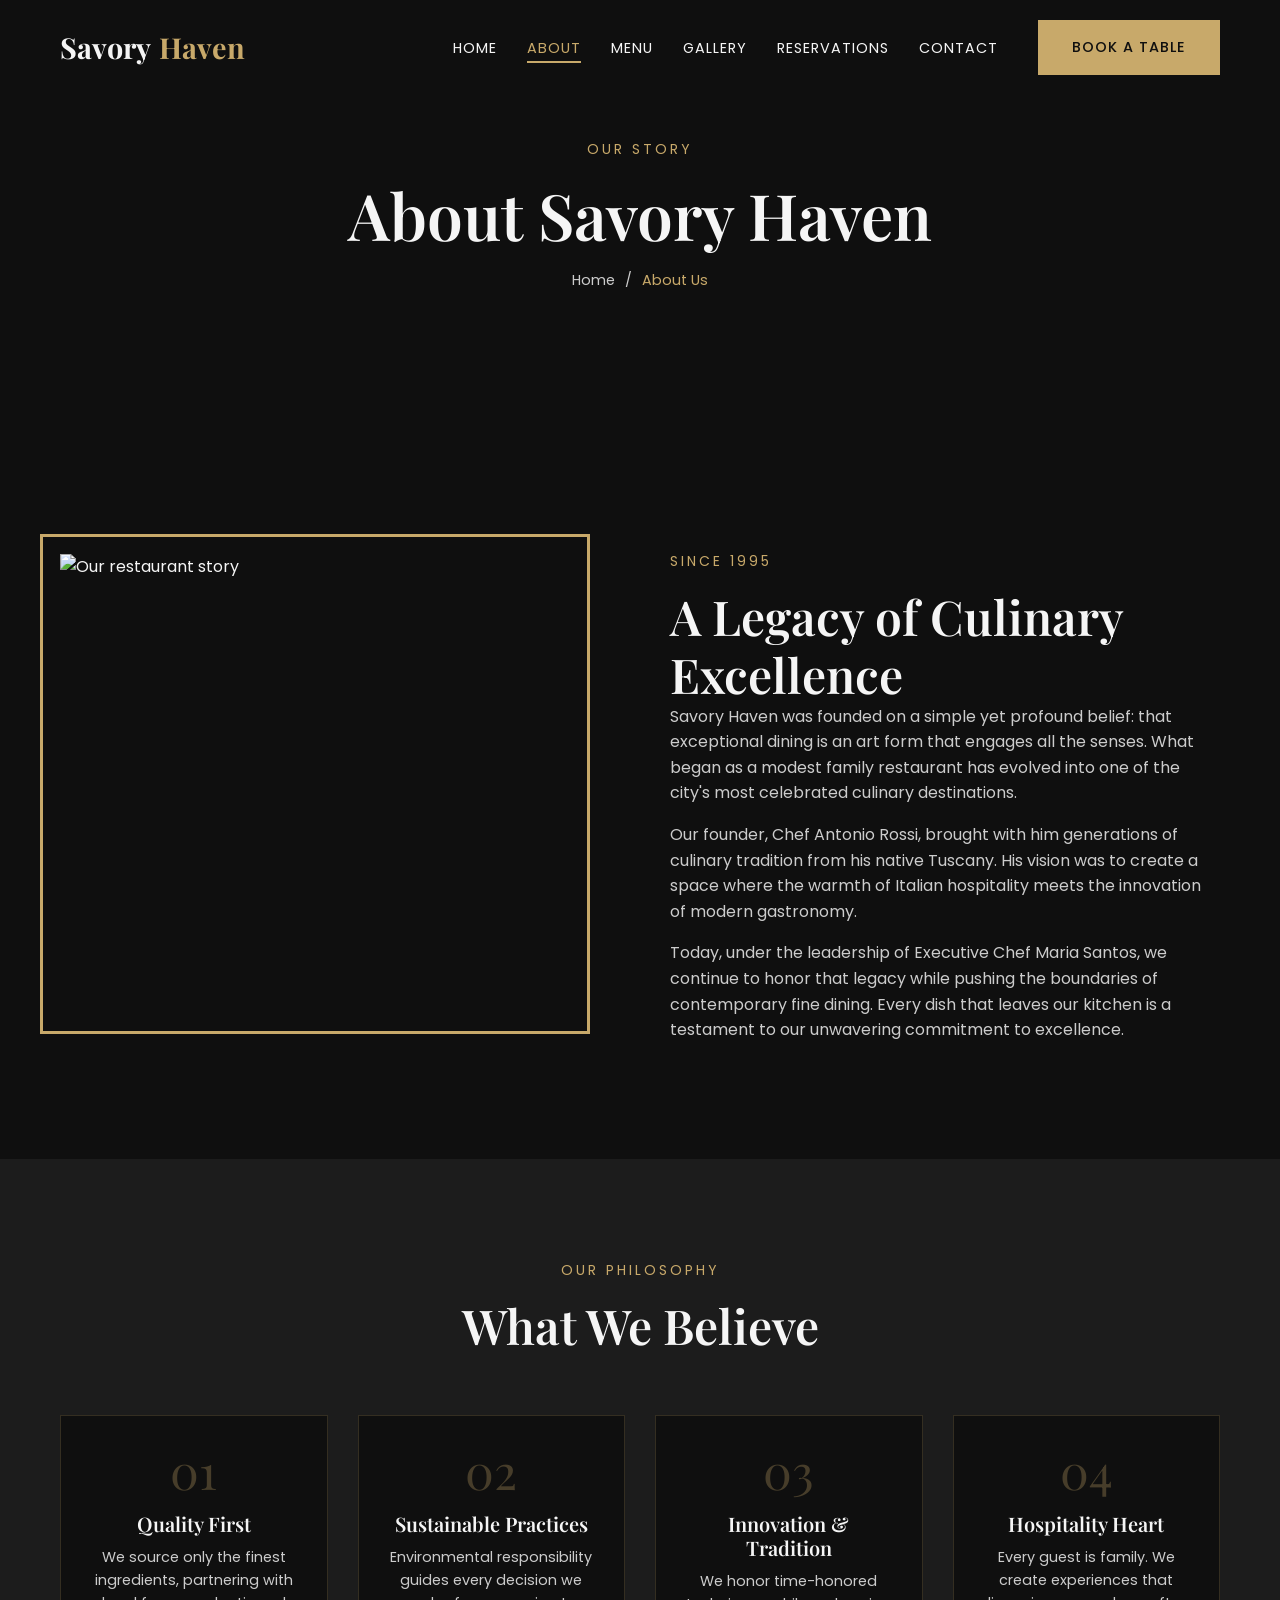
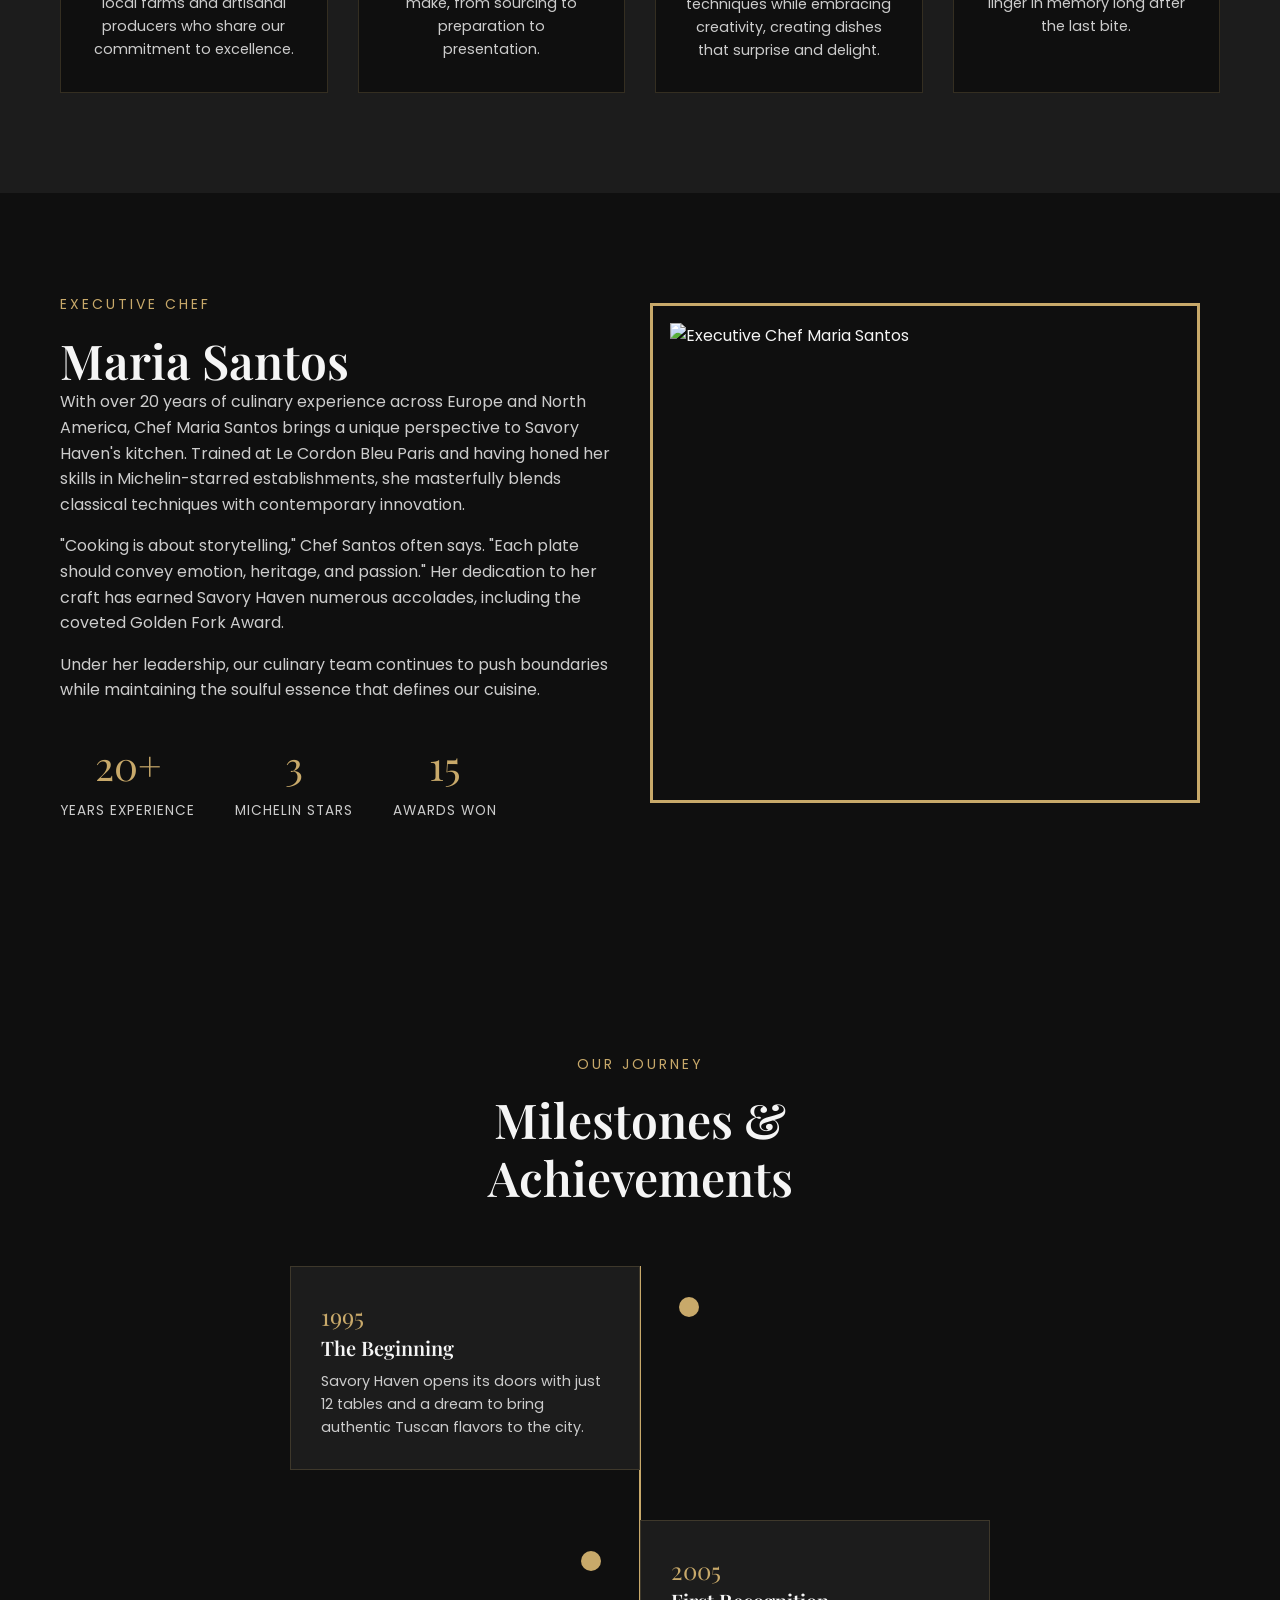
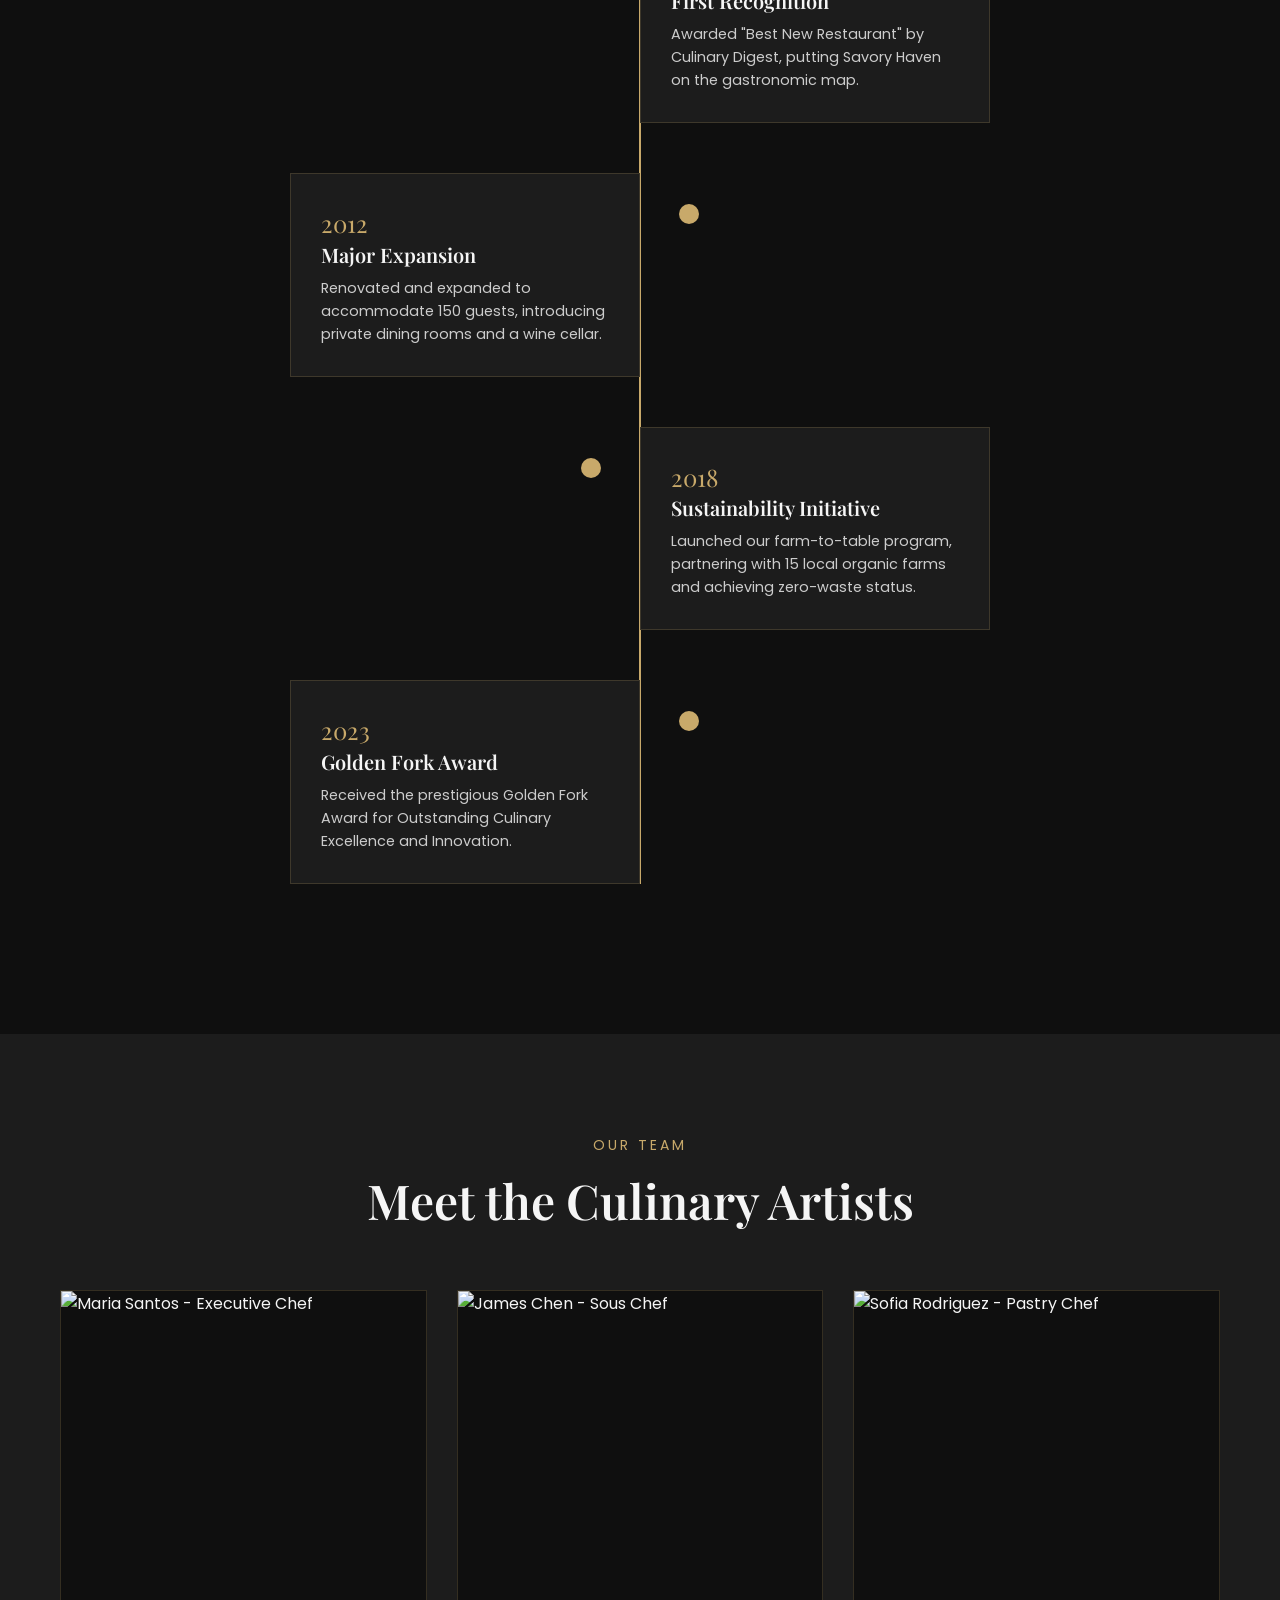
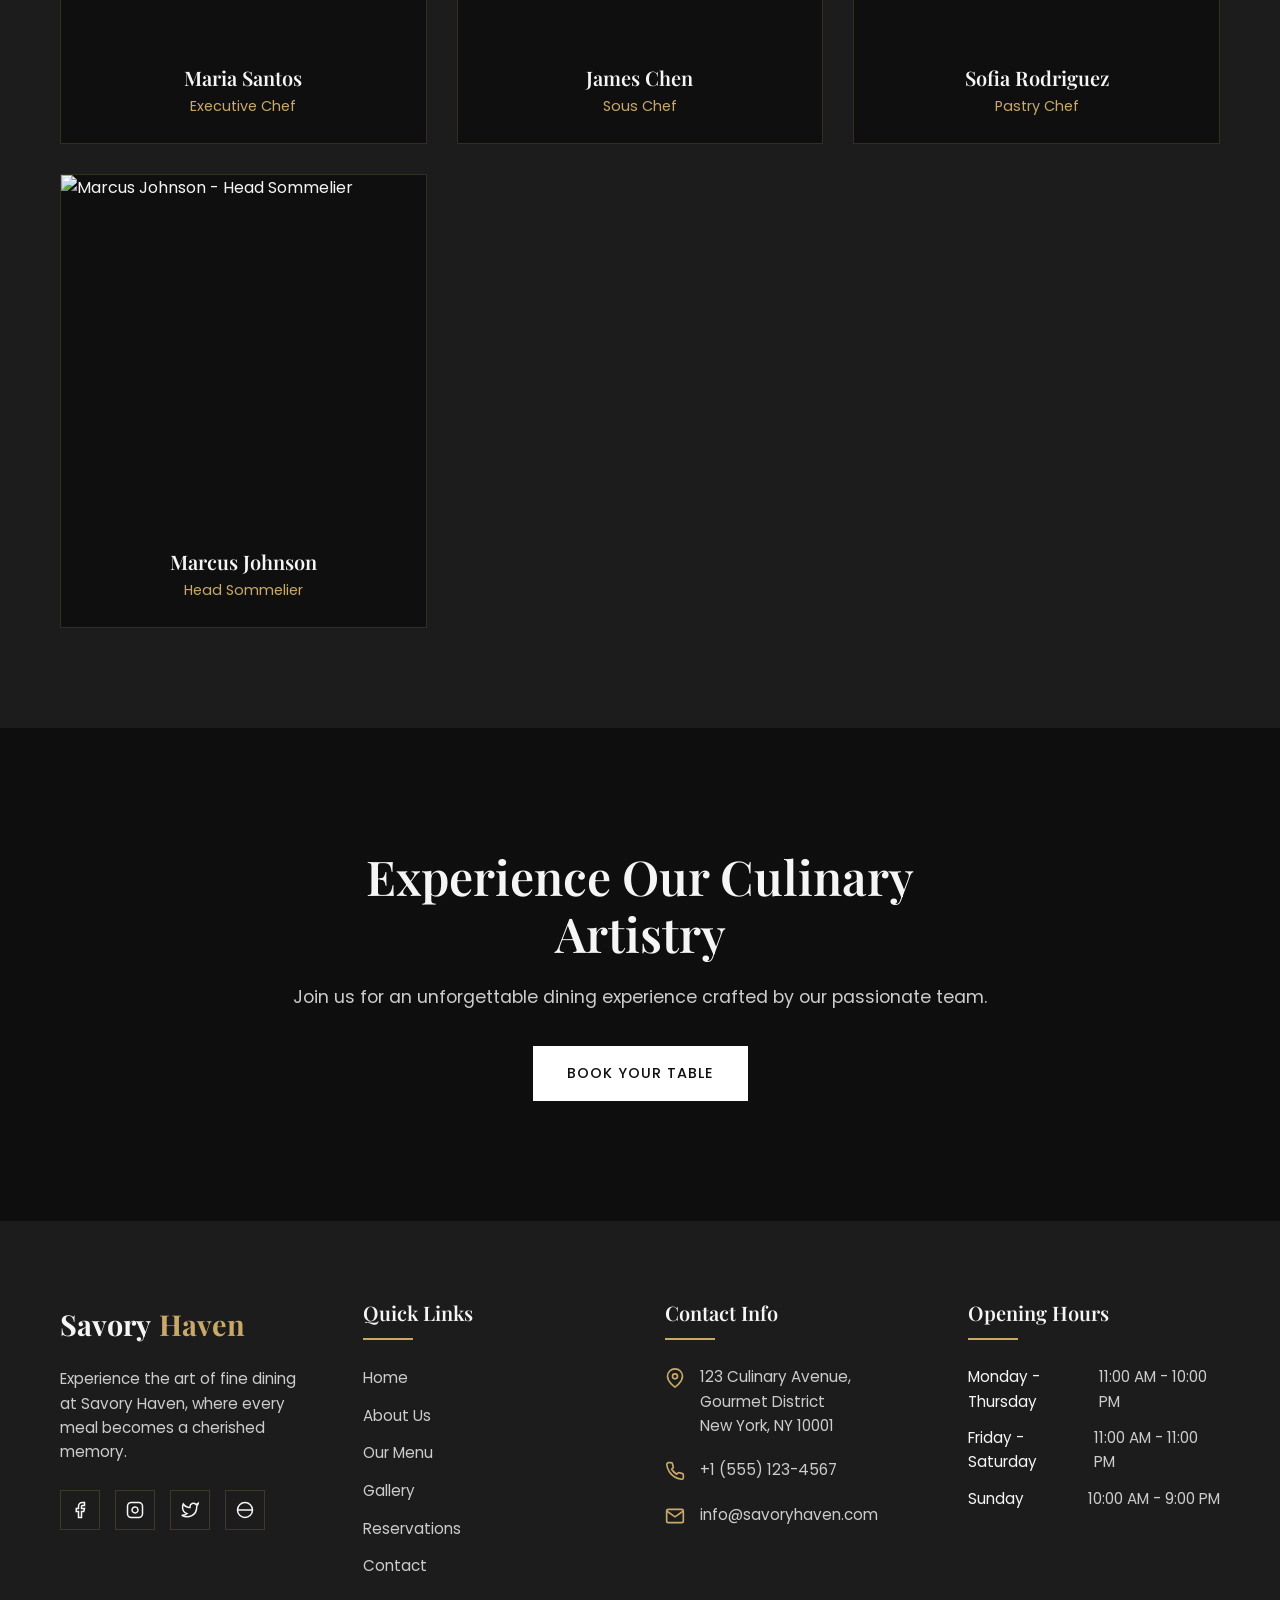
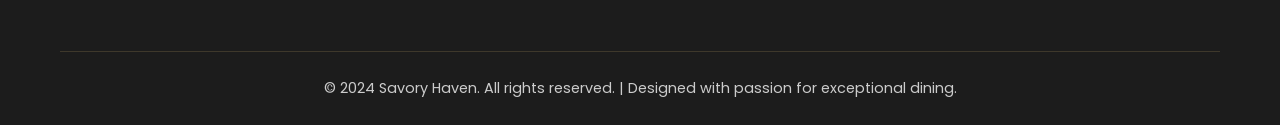
==== about.html @ d53e7193 "Add files via upload" ====
<!DOCTYPE html>
<html lang="en">
<head>
    <meta charset="UTF-8">
    <meta name="viewport" content="width=device-width, initial-scale=1.0">
    <meta name="description" content="Learn about Savory Haven's story, our passionate team, culinary philosophy, and journey to becoming a premier fine dining destination.">
    <meta name="keywords" content="about Savory Haven, restaurant story, chef team, culinary philosophy">
    <title>About Us | Savory Haven</title>
    
    <!-- Google Fonts -->
    <link rel="preconnect" href="https://fonts.googleapis.com">
    <link rel="preconnect" href="https://fonts.gstatic.com" crossorigin>
    <link href="https://fonts.googleapis.com/css2?family=Playfair+Display:wght@400;500;600;700&family=Poppins:wght@300;400;500;600&display=swap" rel="stylesheet">
    
    <!-- Styles -->
    <link rel="stylesheet" href="css/style.css">
</head>
<body>
    <!-- Header -->
    <header class="header">
        <div class="header-inner">
            <a href="index.html" class="logo">
                Savory <span>Haven</span>
            </a>
            
            <nav class="nav">
                <ul class="nav-list">
                    <li><a href="index.html" class="nav-link">Home</a></li>
                    <li><a href="about.html" class="nav-link active">About</a></li>
                    <li><a href="menu.html" class="nav-link">Menu</a></li>
                    <li><a href="gallery.html" class="nav-link">Gallery</a></li>
                    <li><a href="reservations.html" class="nav-link">Reservations</a></li>
                    <li><a href="contact.html" class="nav-link">Contact</a></li>
                </ul>
                <a href="reservations.html" class="btn btn-primary">Book a Table</a>
            </nav>
            
            <div class="menu-toggle">
                <span></span>
                <span></span>
                <span></span>
            </div>
        </div>
    </header>

    <main>
        <!-- Page Header -->
        <section class="page-header">
            <div class="page-header-content">
                <span class="section-subtitle">Our Story</span>
                <h1>About Savory Haven</h1>
                <div class="breadcrumbs">
                    <a href="index.html">Home</a>
                    <span>/</span>
                    <span class="current">About Us</span>
                </div>
            </div>
        </section>

        <!-- Story Section -->
        <section class="story-section">
            <div class="container">
                <div class="story-content">
                    <div class="story-image reveal-left">
                        <img src="https://images.unsplash.com/photo-1556910103-1c02745aae4d?w=800&q=80" alt="Our restaurant story">
                    </div>
                    <div class="reveal-right">
                        <span class="section-subtitle">Since 1995</span>
                        <h2>A Legacy of Culinary Excellence</h2>
                        <p>Savory Haven was founded on a simple yet profound belief: that exceptional dining is an art form that engages all the senses. What began as a modest family restaurant has evolved into one of the city's most celebrated culinary destinations.</p>
                        <p>Our founder, Chef Antonio Rossi, brought with him generations of culinary tradition from his native Tuscany. His vision was to create a space where the warmth of Italian hospitality meets the innovation of modern gastronomy.</p>
                        <p>Today, under the leadership of Executive Chef Maria Santos, we continue to honor that legacy while pushing the boundaries of contemporary fine dining. Every dish that leaves our kitchen is a testament to our unwavering commitment to excellence.</p>
                    </div>
                </div>
            </div>
        </section>

        <!-- Philosophy Section -->
        <section class="philosophy-section">
            <div class="container">
                <div class="section-header reveal">
                    <span class="section-subtitle">Our Philosophy</span>
                    <h2>What We Believe</h2>
                </div>
                
                <div class="philosophy-grid">
                    <div class="philosophy-item reveal">
                        <span class="philosophy-number">01</span>
                        <h4 class="philosophy-title">Quality First</h4>
                        <p class="philosophy-text">We source only the finest ingredients, partnering with local farms and artisanal producers who share our commitment to excellence.</p>
                    </div>
                    
                    <div class="philosophy-item reveal">
                        <span class="philosophy-number">02</span>
                        <h4 class="philosophy-title">Sustainable Practices</h4>
                        <p class="philosophy-text">Environmental responsibility guides every decision we make, from sourcing to preparation to presentation.</p>
                    </div>
                    
                    <div class="philosophy-item reveal">
                        <span class="philosophy-number">03</span>
                        <h4 class="philosophy-title">Innovation & Tradition</h4>
                        <p class="philosophy-text">We honor time-honored techniques while embracing creativity, creating dishes that surprise and delight.</p>
                    </div>
                    
                    <div class="philosophy-item reveal">
                        <span class="philosophy-number">04</span>
                        <h4 class="philosophy-title">Hospitality Heart</h4>
                        <p class="philosophy-text">Every guest is family. We create experiences that linger in memory long after the last bite.</p>
                    </div>
                </div>
            </div>
        </section>

        <!-- Chef Introduction Section -->
        <section class="story-section">
            <div class="container">
                <div class="story-content">
                    <div class="reveal-left">
                        <span class="section-subtitle">Executive Chef</span>
                        <h2>Maria Santos</h2>
                        <p>With over 20 years of culinary experience across Europe and North America, Chef Maria Santos brings a unique perspective to Savory Haven's kitchen. Trained at Le Cordon Bleu Paris and having honed her skills in Michelin-starred establishments, she masterfully blends classical techniques with contemporary innovation.</p>
                        <p>"Cooking is about storytelling," Chef Santos often says. "Each plate should convey emotion, heritage, and passion." Her dedication to her craft has earned Savory Haven numerous accolades, including the coveted Golden Fork Award.</p>
                        <p>Under her leadership, our culinary team continues to push boundaries while maintaining the soulful essence that defines our cuisine.</p>
                        
                        <div class="about-stats" style="margin-top: 30px;">
                            <div class="stat-item">
                                <span class="stat-number">20+</span>
                                <span class="stat-label">Years Experience</span>
                            </div>
                            <div class="stat-item">
                                <span class="stat-number">3</span>
                                <span class="stat-label">Michelin Stars</span>
                            </div>
                            <div class="stat-item">
                                <span class="stat-number">15</span>
                                <span class="stat-label">Awards Won</span>
                            </div>
                        </div>
                    </div>
                    <div class="story-image reveal-right">
                        <img src="https://images.unsplash.com/photo-1577219491135-ce391730fb2c?w=800&q=80" alt="Executive Chef Maria Santos">
                    </div>
                </div>
            </div>
        </section>

        <!-- Timeline Section -->
        <section class="timeline-section">
            <div class="container">
                <div class="section-header reveal">
                    <span class="section-subtitle">Our Journey</span>
                    <h2>Milestones & Achievements</h2>
                </div>
                
                <div class="timeline">
                    <div class="timeline-item reveal">
                        <div class="timeline-content">
                            <span class="timeline-year">1995</span>
                            <h4 class="timeline-title">The Beginning</h4>
                            <p class="timeline-text">Savory Haven opens its doors with just 12 tables and a dream to bring authentic Tuscan flavors to the city.</p>
                        </div>
                    </div>
                    
                    <div class="timeline-item reveal">
                        <div class="timeline-content">
                            <span class="timeline-year">2005</span>
                            <h4 class="timeline-title">First Recognition</h4>
                            <p class="timeline-text">Awarded "Best New Restaurant" by Culinary Digest, putting Savory Haven on the gastronomic map.</p>
                        </div>
                    </div>
                    
                    <div class="timeline-item reveal">
                        <div class="timeline-content">
                            <span class="timeline-year">2012</span>
                            <h4 class="timeline-title">Major Expansion</h4>
                            <p class="timeline-text">Renovated and expanded to accommodate 150 guests, introducing private dining rooms and a wine cellar.</p>
                        </div>
                    </div>
                    
                    <div class="timeline-item reveal">
                        <div class="timeline-content">
                            <span class="timeline-year">2018</span>
                            <h4 class="timeline-title">Sustainability Initiative</h4>
                            <p class="timeline-text">Launched our farm-to-table program, partnering with 15 local organic farms and achieving zero-waste status.</p>
                        </div>
                    </div>
                    
                    <div class="timeline-item reveal">
                        <div class="timeline-content">
                            <span class="timeline-year">2023</span>
                            <h4 class="timeline-title">Golden Fork Award</h4>
                            <p class="timeline-text">Received the prestigious Golden Fork Award for Outstanding Culinary Excellence and Innovation.</p>
                        </div>
                    </div>
                </div>
            </div>
        </section>

        <!-- Team Section -->
        <section class="team-section">
            <div class="container">
                <div class="section-header reveal">
                    <span class="section-subtitle">Our Team</span>
                    <h2>Meet the Culinary Artists</h2>
                </div>
                
                <div class="team-grid">
                    <div class="team-card reveal">
                        <div class="team-image">
                            <img src="https://images.unsplash.com/photo-1577219491135-ce391730fb2c?w=600&q=80" alt="Maria Santos - Executive Chef">
                            <div class="team-overlay">
                                <div class="team-social">
                                    <a href="#" aria-label="Facebook">f</a>
                                    <a href="#" aria-label="Instagram">i</a>
                                    <a href="#" aria-label="LinkedIn">in</a>
                                </div>
                            </div>
                        </div>
                        <div class="team-info">
                            <h4 class="team-name">Maria Santos</h4>
                            <p class="team-role">Executive Chef</p>
                        </div>
                    </div>
                    
                    <div class="team-card reveal">
                        <div class="team-image">
                            <img src="https://images.unsplash.com/photo-1583394293214-28ez8ac94e4a?w=600&q=80" alt="James Chen - Sous Chef">
                            <div class="team-overlay">
                                <div class="team-social">
                                    <a href="#" aria-label="Facebook">f</a>
                                    <a href="#" aria-label="Instagram">i</a>
                                    <a href="#" aria-label="LinkedIn">in</a>
                                </div>
                            </div>
                        </div>
                        <div class="team-info">
                            <h4 class="team-name">James Chen</h4>
                            <p class="team-role">Sous Chef</p>
                        </div>
                    </div>
                    
                    <div class="team-card reveal">
                        <div class="team-image">
                            <img src="https://images.unsplash.com/photo-1595273670150-bd0c3c392e46?w=600&q=80" alt="Sofia Rodriguez - Pastry Chef">
                            <div class="team-overlay">
                                <div class="team-social">
                                    <a href="#" aria-label="Facebook">f</a>
                                    <a href="#" aria-label="Instagram">i</a>
                                    <a href="#" aria-label="LinkedIn">in</a>
                                </div>
                            </div>
                        </div>
                        <div class="team-info">
                            <h4 class="team-name">Sofia Rodriguez</h4>
                            <p class="team-role">Pastry Chef</p>
                        </div>
                    </div>
                    
                    <div class="team-card reveal">
                        <div class="team-image">
                            <img src="https://images.unsplash.com/photo-1566554273541-37a9ca77b91f?w=600&q=80" alt="Marcus Johnson - Head Sommelier">
                            <div class="team-overlay">
                                <div class="team-social">
                                    <a href="#" aria-label="Facebook">f</a>
                                    <a href="#" aria-label="Instagram">i</a>
                                    <a href="#" aria-label="LinkedIn">in</a>
                                </div>
                            </div>
                        </div>
                        <div class="team-info">
                            <h4 class="team-name">Marcus Johnson</h4>
                            <p class="team-role">Head Sommelier</p>
                        </div>
                    </div>
                </div>
            </div>
        </section>

        <!-- CTA Section -->
        <section class="cta-section">
            <div class="container">
                <div class="cta-content reveal">
                    <h2>Experience Our Culinary Artistry</h2>
                    <p>Join us for an unforgettable dining experience crafted by our passionate team.</p>
                    <a href="reservations.html" class="btn btn-white">Book Your Table</a>
                </div>
            </div>
        </section>
    </main>

    <!-- Footer -->
    <footer class="footer">
        <div class="container">
            <div class="footer-grid">
                <div class="footer-brand">
                    <a href="index.html" class="logo">
                        Savory <span>Haven</span>
                    </a>
                    <p>Experience the art of fine dining at Savory Haven, where every meal becomes a cherished memory.</p>
                    <div class="footer-social">
                        <a href="#" aria-label="Facebook">
                            <svg width="18" height="18" viewBox="0 0 24 24" fill="none" stroke="currentColor" stroke-width="2">
                                <path d="M18 2h-3a5 5 0 0 0-5 5v3H7v4h3v8h4v-8h3l1-4h-4V7a1 1 0 0 1 1-1h3z"/>
                            </svg>
                        </a>
                        <a href="#" aria-label="Instagram">
                            <svg width="18" height="18" viewBox="0 0 24 24" fill="none" stroke="currentColor" stroke-width="2">
                                <rect x="2" y="2" width="20" height="20" rx="5"/>
                                <path d="M16 11.37A4 4 0 1 1 12.63 8 4 4 0 0 1 16 11.37z"/>
                                <line x1="17.5" y1="6.5" x2="17.51" y2="6.5"/>
                            </svg>
                        </a>
                        <a href="#" aria-label="Twitter">
                            <svg width="18" height="18" viewBox="0 0 24 24" fill="none" stroke="currentColor" stroke-width="2">
                                <path d="M23 3a10.9 10.9 0 0 1-3.14 1.53 4.48 4.48 0 0 0-7.86 3v1A10.66 10.66 0 0 1 3 4s-4 9 5 13a11.64 11.64 0 0 1-7 2c9 5 20 0 20-11.5a4.5 4.5 0 0 0-.08-.83A7.72 7.72 0 0 0 23 3z"/>
                            </svg>
                        </a>
                        <a href="#" aria-label="TripAdvisor">
                            <svg width="18" height="18" viewBox="0 0 24 24" fill="none" stroke="currentColor" stroke-width="2">
                                <circle cx="12" cy="12" r="10"/>
                                <path d="M2 12h20"/>
                            </svg>
                        </a>
                    </div>
                </div>
                
                <div class="footer-links-wrapper">
                    <h4 class="footer-title">Quick Links</h4>
                    <ul class="footer-links">
                        <li><a href="index.html">Home</a></li>
                        <li><a href="about.html">About Us</a></li>
                        <li><a href="menu.html">Our Menu</a></li>
                        <li><a href="gallery.html">Gallery</a></li>
                        <li><a href="reservations.html">Reservations</a></li>
                        <li><a href="contact.html">Contact</a></li>
                    </ul>
                </div>
                
                <div class="footer-contact-wrapper">
                    <h4 class="footer-title">Contact Info</h4>
                    <ul class="footer-contact">
                        <li>
                            <svg viewBox="0 0 24 24" fill="none" stroke-width="2">
                                <path d="M21 10c0 7-9 13-9 13s-9-6-9-13a9 9 0 0 1 18 0z"/>
                                <circle cx="12" cy="10" r="3"/>
                            </svg>
                            <span>123 Culinary Avenue, Gourmet District<br>New York, NY 10001</span>
                        </li>
                        <li>
                            <svg viewBox="0 0 24 24" fill="none" stroke-width="2">
                                <path d="M22 16.92v3a2 2 0 0 1-2.18 2 19.79 19.79 0 0 1-8.63-3.07 19.5 19.5 0 0 1-6-6 19.79 19.79 0 0 1-3.07-8.67A2 2 0 0 1 4.11 2h3a2 2 0 0 1 2 1.72 12.84 12.84 0 0 0 .7 2.81 2 2 0 0 1-.45 2.11L8.09 9.91a16 16 0 0 0 6 6l1.27-1.27a2 2 0 0 1 2.11-.45 12.84 12.84 0 0 0 2.81.7A2 2 0 0 1 22 16.92z"/>
                            </svg>
                            <span>+1 (555) 123-4567</span>
                        </li>
                        <li>
                            <svg viewBox="0 0 24 24" fill="none" stroke-width="2">
                                <path d="M4 4h16c1.1 0 2 .9 2 2v12c0 1.1-.9 2-2 2H4c-1.1 0-2-.9-2-2V6c0-1.1.9-2 2-2z"/>
                                <polyline points="22,6 12,13 2,6"/>
                            </svg>
                            <span>info@savoryhaven.com</span>
                        </li>
                    </ul>
                </div>
                
                <div class="footer-hours-wrapper">
                    <h4 class="footer-title">Opening Hours</h4>
                    <ul class="footer-hours">
                        <li>
                            <span>Monday - Thursday</span>
                            <span>11:00 AM - 10:00 PM</span>
                        </li>
                        <li>
                            <span>Friday - Saturday</span>
                            <span>11:00 AM - 11:00 PM</span>
                        </li>
                        <li>
                            <span>Sunday</span>
                            <span>10:00 AM - 9:00 PM</span>
                        </li>
                    </ul>
                </div>
            </div>
            
            <div class="footer-bottom">
                <p>&copy; 2024 Savory Haven. All rights reserved. | Designed with passion for exceptional dining.</p>
            </div>
        </div>
    </footer>

    <!-- Scripts -->
    <script src="js/script.js"></script>
</body>
</html>
---- css/style.css ----
/* ==========================================
   SAVORY HAVEN RESTAURANT WEBSITE
   Modern Dark Luxury Theme
   Pure CSS - No Frameworks
   ========================================== */

/* ==========================================
   1. CSS VARIABLES & RESET
   ========================================== */
:root {
    /* Color Palette */
    --primary: #0f0f0f;
    --secondary: #1c1c1c;
    --accent: #c8a96a;
    --accent-hover: #d4b87a;
    --text-light: #f5f5f5;
    --text-muted: #cccccc;
    --text-dark: #333333;
    --white: #ffffff;
    --black: #000000;
    --border-color: rgba(200, 169, 106, 0.2);
    
    /* Typography */
    --font-heading: 'Playfair Display', serif;
    --font-body: 'Poppins', sans-serif;
    
    /* Spacing */
    --section-padding: 100px;
    --container-max-width: 1200px;
    
    /* Transitions */
    --transition-fast: 0.3s ease;
    --transition-medium: 0.5s ease;
    --transition-slow: 0.8s ease;
    
    /* Shadows */
    --shadow-sm: 0 2px 10px rgba(0, 0, 0, 0.1);
    --shadow-md: 0 4px 20px rgba(0, 0, 0, 0.2);
    --shadow-lg: 0 10px 40px rgba(0, 0, 0, 0.3);
    --shadow-glow: 0 0 30px rgba(200, 169, 106, 0.3);
}

/* Reset */
*, *::before, *::after {
    margin: 0;
    padding: 0;
    box-sizing: border-box;
}

html {
    scroll-behavior: smooth;
    font-size: 16px;
}

body {
    font-family: var(--font-body);
    background-color: var(--primary);
    color: var(--text-light);
    line-height: 1.6;
    overflow-x: hidden;
}

img {
    max-width: 100%;
    height: auto;
    display: block;
}

a {
    text-decoration: none;
    color: inherit;
    transition: var(--transition-fast);
}

ul {
    list-style: none;
}

button {
    cursor: pointer;
    border: none;
    background: none;
    font-family: inherit;
}

/* ==========================================
   2. TYPOGRAPHY
   ========================================== */
h1, h2, h3, h4, h5, h6 {
    font-family: var(--font-heading);
    font-weight: 600;
    line-height: 1.2;
    color: var(--text-light);
}

h1 {
    font-size: clamp(2.5rem, 5vw, 4rem);
}

h2 {
    font-size: clamp(2rem, 4vw, 3rem);
}

h3 {
    font-size: clamp(1.5rem, 3vw, 2rem);
}

h4 {
    font-size: clamp(1.2rem, 2vw, 1.5rem);
}

p {
    color: var(--text-muted);
    margin-bottom: 1rem;
}

.section-subtitle {
    color: var(--accent);
    font-size: 0.875rem;
    text-transform: uppercase;
    letter-spacing: 3px;
    margin-bottom: 1rem;
    display: block;
}

/* ==========================================
   3. LAYOUT & CONTAINERS
   ========================================== */
.container {
    max-width: var(--container-max-width);
    margin: 0 auto;
    padding: 0 20px;
}

section {
    padding: var(--section-padding) 0;
}

/* ==========================================
   4. BUTTONS
   ========================================== */
.btn {
    display: inline-flex;
    align-items: center;
    justify-content: center;
    padding: 14px 32px;
    font-size: 0.9rem;
    font-weight: 500;
    text-transform: uppercase;
    letter-spacing: 1px;
    border-radius: 0;
    transition: var(--transition-fast);
    cursor: pointer;
    position: relative;
    overflow: hidden;
}

.btn-primary {
    background-color: var(--accent);
    color: var(--primary);
    border: 2px solid var(--accent);
}

.btn-primary:hover {
    background-color: var(--accent-hover);
    border-color: var(--accent-hover);
    box-shadow: var(--shadow-glow);
    transform: translateY(-2px);
}

.btn-secondary {
    background-color: transparent;
    color: var(--text-light);
    border: 2px solid var(--accent);
}

.btn-secondary:hover {
    background-color: var(--accent);
    color: var(--primary);
    box-shadow: var(--shadow-glow);
}

.btn-white {
    background-color: var(--white);
    color: var(--primary);
    border: 2px solid var(--white);
}

.btn-white:hover {
    background-color: transparent;
    color: var(--white);
}

/* ==========================================
   5. HEADER & NAVIGATION
   ========================================== */
.header {
    position: fixed;
    top: 0;
    left: 0;
    width: 100%;
    z-index: 1000;
    transition: var(--transition-medium);
    padding: 20px 0;
}

.header.scrolled {
    background-color: rgba(15, 15, 15, 0.95);
    backdrop-filter: blur(10px);
    box-shadow: var(--shadow-md);
    padding: 15px 0;
}

.header-inner {
    display: flex;
    align-items: center;
    justify-content: space-between;
    max-width: var(--container-max-width);
    margin: 0 auto;
    padding: 0 20px;
}

.logo {
    font-family: var(--font-heading);
    font-size: 1.8rem;
    font-weight: 700;
    color: var(--text-light);
    display: flex;
    align-items: center;
    gap: 8px;
}

.logo span {
    color: var(--accent);
}

.nav {
    display: flex;
    align-items: center;
    gap: 40px;
}

.nav-list {
    display: flex;
    align-items: center;
    gap: 30px;
}

.nav-link {
    color: var(--text-light);
    font-size: 0.9rem;
    font-weight: 400;
    text-transform: uppercase;
    letter-spacing: 1px;
    position: relative;
    padding: 5px 0;
}

.nav-link::after {
    content: '';
    position: absolute;
    bottom: 0;
    left: 0;
    width: 0;
    height: 2px;
    background-color: var(--accent);
    transition: var(--transition-fast);
}

.nav-link:hover,
.nav-link.active {
    color: var(--accent);
}

.nav-link:hover::after,
.nav-link.active::after {
    width: 100%;
}

/* Mobile Menu Toggle */
.menu-toggle {
    display: none;
    flex-direction: column;
    gap: 6px;
    cursor: pointer;
    z-index: 1001;
}

.menu-toggle span {
    display: block;
    width: 30px;
    height: 2px;
    background-color: var(--text-light);
    transition: var(--transition-fast);
}

.menu-toggle.active span:nth-child(1) {
    transform: rotate(45deg) translate(6px, 6px);
}

.menu-toggle.active span:nth-child(2) {
    opacity: 0;
}

.menu-toggle.active span:nth-child(3) {
    transform: rotate(-45deg) translate(6px, -6px);
}

/* ==========================================
   6. HERO SECTION
   ========================================== */
.hero {
    min-height: 100vh;
    display: flex;
    align-items: center;
    justify-content: center;
    position: relative;
    overflow: hidden;
    padding-top: 80px;
}

.hero-bg {
    position: absolute;
    top: 0;
    left: 0;
    width: 100%;
    height: 100%;
    z-index: -2;
}

.hero-bg img {
    width: 100%;
    height: 100%;
    object-fit: cover;
}

.hero-overlay {
    position: absolute;
    top: 0;
    left: 0;
    width: 100%;
    height: 100%;
    background: linear-gradient(
        to bottom,
        rgba(15, 15, 15, 0.7),
        rgba(15, 15, 15, 0.9)
    );
    z-index: -1;
}

.hero-content {
    text-align: center;
    max-width: 800px;
    padding: 0 20px;
    z-index: 1;
}

.hero-subtitle {
    color: var(--accent);
    font-size: 1rem;
    text-transform: uppercase;
    letter-spacing: 4px;
    margin-bottom: 1.5rem;
    display: block;
}

.hero-title {
    font-size: clamp(2.5rem, 6vw, 5rem);
    margin-bottom: 1.5rem;
    line-height: 1.1;
}

.hero-title span {
    color: var(--accent);
}

.hero-description {
    font-size: 1.1rem;
    margin-bottom: 2.5rem;
    max-width: 600px;
    margin-left: auto;
    margin-right: auto;
}

.hero-buttons {
    display: flex;
    gap: 20px;
    justify-content: center;
    flex-wrap: wrap;
}

/* Hero Scroll Indicator */
.scroll-indicator {
    position: absolute;
    bottom: 40px;
    left: 50%;
    transform: translateX(-50%);
    display: flex;
    flex-direction: column;
    align-items: center;
    gap: 10px;
    animation: bounce 2s infinite;
}

.scroll-indicator span {
    font-size: 0.75rem;
    text-transform: uppercase;
    letter-spacing: 2px;
    color: var(--text-muted);
}

.scroll-indicator i {
    width: 24px;
    height: 40px;
    border: 2px solid var(--accent);
    border-radius: 12px;
    position: relative;
}

.scroll-indicator i::before {
    content: '';
    position: absolute;
    top: 8px;
    left: 50%;
    transform: translateX(-50%);
    width: 4px;
    height: 8px;
    background-color: var(--accent);
    border-radius: 2px;
    animation: scrollDown 2s infinite;
}

@keyframes bounce {
    0%, 20%, 50%, 80%, 100% { transform: translateX(-50%) translateY(0); }
    40% { transform: translateX(-50%) translateY(-10px); }
    60% { transform: translateX(-50%) translateY(-5px); }
}

@keyframes scrollDown {
    0% { opacity: 1; top: 8px; }
    100% { opacity: 0; top: 20px; }
}

/* ==========================================
   7. FEATURES/SPECIALTIES SECTION
   ========================================== */
.features {
    background-color: var(--secondary);
}

.features-grid {
    display: grid;
    grid-template-columns: repeat(auto-fit, minmax(300px, 1fr));
    gap: 40px;
}

.feature-card {
    text-align: center;
    padding: 40px 30px;
    background-color: var(--primary);
    border: 1px solid var(--border-color);
    transition: var(--transition-medium);
}

.feature-card:hover {
    transform: translateY(-10px);
    border-color: var(--accent);
    box-shadow: var(--shadow-lg);
}

.feature-icon {
    width: 80px;
    height: 80px;
    margin: 0 auto 25px;
    display: flex;
    align-items: center;
    justify-content: center;
    border: 2px solid var(--accent);
    border-radius: 50%;
    transition: var(--transition-fast);
}

.feature-card:hover .feature-icon {
    background-color: var(--accent);
}

.feature-icon svg {
    width: 35px;
    height: 35px;
    stroke: var(--accent);
    transition: var(--transition-fast);
}

.feature-card:hover .feature-icon svg {
    stroke: var(--primary);
}

.feature-title {
    font-size: 1.5rem;
    margin-bottom: 15px;
}

.feature-description {
    font-size: 0.95rem;
    color: var(--text-muted);
}

/* ==========================================
   8. ABOUT PREVIEW SECTION
   ========================================== */
.about-preview {
    background-color: var(--primary);
}

.about-grid {
    display: grid;
    grid-template-columns: 1fr 1fr;
    gap: 60px;
    align-items: center;
}

.about-images {
    position: relative;
    display: grid;
    grid-template-columns: 1fr 1fr;
    gap: 20px;
}

.about-img-main {
    grid-column: 1 / -1;
    overflow: hidden;
}

.about-img-main img {
    width: 100%;
    height: 400px;
    object-fit: cover;
    transition: var(--transition-slow);
}

.about-img-main:hover img {
    transform: scale(1.05);
}

.about-img-secondary {
    overflow: hidden;
}

.about-img-secondary img {
    width: 100%;
    height: 200px;
    object-fit: cover;
    transition: var(--transition-slow);
}

.about-img-secondary:hover img {
    transform: scale(1.05);
}

.about-content h2 {
    margin-bottom: 20px;
}

.about-content p {
    margin-bottom: 20px;
    font-size: 1rem;
}

.about-stats {
    display: flex;
    gap: 40px;
    margin: 30px 0;
}

.stat-item {
    text-align: center;
}

.stat-number {
    font-family: var(--font-heading);
    font-size: 2.5rem;
    color: var(--accent);
    display: block;
}

.stat-label {
    font-size: 0.85rem;
    color: var(--text-muted);
    text-transform: uppercase;
    letter-spacing: 1px;
}

/* ==========================================
   9. MENU SECTION (HOME PAGE PREVIEW)
   ========================================== */
.menu-section {
    background-color: var(--secondary);
}

.section-header {
    text-align: center;
    max-width: 600px;
    margin: 0 auto 60px;
}

.menu-grid {
    display: grid;
    grid-template-columns: repeat(auto-fit, minmax(280px, 1fr));
    gap: 30px;
}

.menu-card {
    background-color: var(--primary);
    overflow: hidden;
    border: 1px solid var(--border-color);
    transition: var(--transition-medium);
}

.menu-card:hover {
    border-color: var(--accent);
    box-shadow: var(--shadow-lg);
}

.menu-card-image {
    position: relative;
    overflow: hidden;
    height: 250px;
}

.menu-card-image img {
    width: 100%;
    height: 100%;
    object-fit: cover;
    transition: var(--transition-slow);
}

.menu-card:hover .menu-card-image img {
    transform: scale(1.1);
}

.menu-card-badge {
    position: absolute;
    top: 15px;
    left: 15px;
    background-color: var(--accent);
    color: var(--primary);
    padding: 5px 15px;
    font-size: 0.75rem;
    font-weight: 600;
    text-transform: uppercase;
    letter-spacing: 1px;
}

.menu-card-content {
    padding: 25px;
}

.menu-card-header {
    display: flex;
    justify-content: space-between;
    align-items: center;
    margin-bottom: 10px;
    padding-bottom: 15px;
    border-bottom: 1px dashed var(--border-color);
}

.menu-card-title {
    font-size: 1.25rem;
    margin: 0;
}

.menu-card-price {
    font-family: var(--font-heading);
    font-size: 1.25rem;
    color: var(--accent);
    font-weight: 600;
}

.menu-card-description {
    font-size: 0.9rem;
    color: var(--text-muted);
    margin: 0;
}

.menu-btn-container {
    text-align: center;
    margin-top: 50px;
}

/* ==========================================
   10. TESTIMONIALS SECTION
   ========================================== */
.testimonials {
    background-color: var(--primary);
    position: relative;
}

.testimonials::before {
    content: '';
    position: absolute;
    top: 0;
    left: 0;
    width: 100%;
    height: 100%;
    background-image: url('data:image/svg+xml,<svg xmlns="http://www.w3.org/2000/svg" viewBox="0 0 100 100"><text y=".9em" font-size="80" fill="rgba(200,169,106,0.03)">"</text></svg>');
    background-size: 200px;
    pointer-events: none;
}

.testimonials-slider {
    max-width: 800px;
    margin: 0 auto;
    position: relative;
}

.testimonial-item {
    text-align: center;
    padding: 20px;
    display: none;
}

.testimonial-item.active {
    display: block;
    animation: fadeIn 0.5s ease;
}

@keyframes fadeIn {
    from { opacity: 0; transform: translateY(20px); }
    to { opacity: 1; transform: translateY(0); }
}

.testimonial-quote {
    font-family: var(--font-heading);
    font-size: clamp(1.2rem, 3vw, 1.5rem);
    font-style: italic;
    line-height: 1.6;
    margin-bottom: 30px;
    color: var(--text-light);
}

.testimonial-author {
    display: flex;
    align-items: center;
    justify-content: center;
    gap: 15px;
}

.testimonial-author-img {
    width: 60px;
    height: 60px;
    border-radius: 50%;
    object-fit: cover;
    border: 3px solid var(--accent);
}

.testimonial-author-info {
    text-align: left;
}

.testimonial-author-name {
    font-family: var(--font-heading);
    font-size: 1.1rem;
    color: var(--text-light);
    margin: 0;
}

.testimonial-author-role {
    font-size: 0.85rem;
    color: var(--accent);
    margin: 0;
}

.testimonial-rating {
    color: var(--accent);
    font-size: 1.2rem;
    margin-bottom: 20px;
}

.testimonials-nav {
    display: flex;
    justify-content: center;
    gap: 15px;
    margin-top: 40px;
}

.testimonials-nav button {
    width: 50px;
    height: 50px;
    border: 2px solid var(--accent);
    border-radius: 50%;
    display: flex;
    align-items: center;
    justify-content: center;
    color: var(--accent);
    font-size: 1.2rem;
    transition: var(--transition-fast);
}

.testimonials-nav button:hover {
    background-color: var(--accent);
    color: var(--primary);
}

.testimonials-dots {
    display: flex;
    justify-content: center;
    gap: 10px;
    margin-top: 30px;
}

.dot {
    width: 12px;
    height: 12px;
    border-radius: 50%;
    border: 2px solid var(--accent);
    background-color: transparent;
    cursor: pointer;
    transition: var(--transition-fast);
}

.dot.active {
    background-color: var(--accent);
}

/* ==========================================
   11. CALL TO ACTION SECTION
   ========================================== */
.cta-section {
    background: linear-gradient(
        rgba(15, 15, 15, 0.9),
        rgba(15, 15, 15, 0.9)
    ), url('https://images.unsplash.com/photo-1559339352-11d035aa65de?w=1920') center/cover no-repeat fixed;
    text-align: center;
    padding: 120px 0;
}

.cta-content {
    max-width: 700px;
    margin: 0 auto;
}

.cta-content h2 {
    font-size: clamp(2rem, 4vw, 3rem);
    margin-bottom: 20px;
}

.cta-content p {
    font-size: 1.1rem;
    margin-bottom: 35px;
}

/* ==========================================
   12. FOOTER
   ========================================== */
.footer {
    background-color: var(--secondary);
    padding-top: 80px;
}

.footer-grid {
    display: grid;
    grid-template-columns: repeat(auto-fit, minmax(250px, 1fr));
    gap: 50px;
    margin-bottom: 60px;
}

.footer-brand .logo {
    margin-bottom: 20px;
}

.footer-brand p {
    font-size: 0.95rem;
    margin-bottom: 25px;
}

.footer-social {
    display: flex;
    gap: 15px;
}

.footer-social a {
    width: 40px;
    height: 40px;
    border: 1px solid var(--border-color);
    display: flex;
    align-items: center;
    justify-content: center;
    transition: var(--transition-fast);
}

.footer-social a:hover {
    background-color: var(--accent);
    border-color: var(--accent);
    color: var(--primary);
}

.footer-title {
    font-size: 1.25rem;
    margin-bottom: 25px;
    position: relative;
    padding-bottom: 15px;
}

.footer-title::after {
    content: '';
    position: absolute;
    bottom: 0;
    left: 0;
    width: 50px;
    height: 2px;
    background-color: var(--accent);
}

.footer-links li {
    margin-bottom: 12px;
}

.footer-links a {
    color: var(--text-muted);
    font-size: 0.95rem;
    transition: var(--transition-fast);
    display: inline-flex;
    align-items: center;
    gap: 8px;
}

.footer-links a:hover {
    color: var(--accent);
    padding-left: 5px;
}

.footer-contact li {
    display: flex;
    align-items: flex-start;
    gap: 15px;
    margin-bottom: 20px;
    color: var(--text-muted);
    font-size: 0.95rem;
}

.footer-contact svg {
    width: 20px;
    height: 20px;
    stroke: var(--accent);
    flex-shrink: 0;
    margin-top: 3px;
}

.footer-hours li {
    display: flex;
    justify-content: space-between;
    margin-bottom: 12px;
    font-size: 0.95rem;
    color: var(--text-muted);
}

.footer-hours span:first-child {
    color: var(--text-light);
}

.footer-bottom {
    border-top: 1px solid var(--border-color);
    padding: 25px 0;
    text-align: center;
}

.footer-bottom p {
    font-size: 0.9rem;
    margin: 0;
}

/* ==========================================
   13. ABOUT PAGE SPECIFIC STYLES
   ========================================== */
.page-header {
    min-height: 50vh;
    display: flex;
    align-items: center;
    justify-content: center;
    position: relative;
    background: linear-gradient(
        rgba(15, 15, 15, 0.8),
        rgba(15, 15, 15, 0.9)
    ), url('https://images.unsplash.com/photo-1414235077428-338989a2e8c0?w=1920') center/cover no-repeat;
    text-align: center;
    padding-top: 80px;
}

.page-header-content h1 {
    margin-bottom: 15px;
}

.breadcrumbs {
    display: flex;
    justify-content: center;
    align-items: center;
    gap: 10px;
    font-size: 0.9rem;
    color: var(--text-muted);
}

.breadcrumbs a:hover {
    color: var(--accent);
}

.breadcrumbs .current {
    color: var(--accent);
}

/* Story Section */
.story-section {
    background-color: var(--primary);
}

.story-content {
    display: grid;
    grid-template-columns: 1fr 1fr;
    gap: 60px;
    align-items: center;
}

.story-image {
    position: relative;
}

.story-image img {
    width: 100%;
    height: 500px;
    object-fit: cover;
}

.story-image::before {
    content: '';
    position: absolute;
    top: -20px;
    left: -20px;
    width: 100%;
    height: 100%;
    border: 3px solid var(--accent);
    z-index: -1;
}

/* Philosophy Section */
.philosophy-section {
    background-color: var(--secondary);
}

.philosophy-grid {
    display: grid;
    grid-template-columns: repeat(4, 1fr);
    gap: 30px;
}

.philosophy-item {
    text-align: center;
    padding: 30px;
    background-color: var(--primary);
    border: 1px solid var(--border-color);
    transition: var(--transition-medium);
}

.philosophy-item:hover {
    border-color: var(--accent);
    transform: translateY(-5px);
}

.philosophy-number {
    font-family: var(--font-heading);
    font-size: 3rem;
    color: var(--accent);
    opacity: 0.3;
    line-height: 1;
}

.philosophy-title {
    font-size: 1.25rem;
    margin: 15px 0 10px;
}

.philosophy-text {
    font-size: 0.9rem;
    margin: 0;
}

/* Timeline */
.timeline-section {
    background-color: var(--primary);
}

.timeline {
    position: relative;
    max-width: 800px;
    margin: 0 auto;
}

.timeline::before {
    content: '';
    position: absolute;
    top: 0;
    left: 50%;
    transform: translateX(-50%);
    width: 2px;
    height: 100%;
    background-color: var(--accent);
}

.timeline-item {
    display: flex;
    justify-content: flex-end;
    padding-right: 50%;
    position: relative;
    margin-bottom: 50px;
}

.timeline-item:nth-child(even) {
    justify-content: flex-start;
    padding-right: 0;
    padding-left: 50%;
}

.timeline-content {
    background-color: var(--secondary);
    padding: 30px;
    max-width: 350px;
    border: 1px solid var(--border-color);
    position: relative;
}

.timeline-content::before {
    content: '';
    position: absolute;
    top: 30px;
    width: 20px;
    height: 20px;
    background-color: var(--accent);
    border-radius: 50%;
}

.timeline-item:nth-child(odd) .timeline-content::before {
    right: -60px;
}

.timeline-item:nth-child(even) .timeline-content::before {
    left: -60px;
}

.timeline-year {
    color: var(--accent);
    font-family: var(--font-heading);
    font-size: 1.5rem;
    margin-bottom: 10px;
}

.timeline-title {
    font-size: 1.25rem;
    margin-bottom: 10px;
}

.timeline-text {
    font-size: 0.9rem;
    margin: 0;
}

/* Team Section */
.team-section {
    background-color: var(--secondary);
}

.team-grid {
    display: grid;
    grid-template-columns: repeat(auto-fit, minmax(280px, 1fr));
    gap: 30px;
}

.team-card {
    background-color: var(--primary);
    overflow: hidden;
    border: 1px solid var(--border-color);
    transition: var(--transition-medium);
}

.team-card:hover {
    border-color: var(--accent);
}

.team-image {
    position: relative;
    overflow: hidden;
    height: 350px;
}

.team-image img {
    width: 100%;
    height: 100%;
    object-fit: cover;
    transition: var(--transition-slow);
}

.team-card:hover .team-image img {
    transform: scale(1.1);
}

.team-overlay {
    position: absolute;
    bottom: 0;
    left: 0;
    width: 100%;
    padding: 20px;
    background: linear-gradient(to top, var(--primary), transparent);
    transform: translateY(100%);
    transition: var(--transition-fast);
}

.team-card:hover .team-overlay {
    transform: translateY(0);
}

.team-social {
    display: flex;
    gap: 10px;
    justify-content: center;
}

.team-social a {
    width: 40px;
    height: 40px;
    background-color: var(--accent);
    color: var(--primary);
    display: flex;
    align-items: center;
    justify-content: center;
    transition: var(--transition-fast);
}

.team-social a:hover {
    background-color: var(--text-light);
}

.team-info {
    padding: 25px;
    text-align: center;
}

.team-name {
    font-size: 1.25rem;
    margin-bottom: 5px;
}

.team-role {
    color: var(--accent);
    font-size: 0.9rem;
    margin: 0;
}

/* ==========================================
   14. MENU PAGE SPECIFIC STYLES
   ========================================== */
.menu-categories {
    display: flex;
    justify-content: center;
    gap: 15px;
    margin-bottom: 50px;
    flex-wrap: wrap;
}

.menu-category-btn {
    padding: 12px 30px;
    background-color: transparent;
    border: 2px solid var(--accent);
    color: var(--text-light);
    font-size: 0.9rem;
    text-transform: uppercase;
    letter-spacing: 1px;
    transition: var(--transition-fast);
}

.menu-category-btn:hover,
.menu-category-btn.active {
    background-color: var(--accent);
    color: var(--primary);
}

.menu-items-grid {
    display: grid;
    grid-template-columns: repeat(auto-fit, minmax(350px, 1fr));
    gap: 30px;
}

.menu-item {
    display: flex;
    gap: 20px;
    background-color: var(--secondary);
    padding: 20px;
    border: 1px solid var(--border-color);
    transition: var(--transition-medium);
}

.menu-item:hover {
    border-color: var(--accent);
}

.menu-item.hidden {
    display: none;
}

.menu-item-image {
    width: 120px;
    height: 120px;
    flex-shrink: 0;
    overflow: hidden;
}

.menu-item-image img {
    width: 100%;
    height: 100%;
    object-fit: cover;
    transition: var(--transition-slow);
}

.menu-item:hover .menu-item-image img {
    transform: scale(1.1);
}

.menu-item-content {
    flex: 1;
}

.menu-item-header {
    display: flex;
    justify-content: space-between;
    align-items: center;
    margin-bottom: 10px;
}

.menu-item-title {
    font-size: 1.1rem;
    margin: 0;
}

.menu-item-dots {
    flex: 1;
    margin: 0 15px;
    border-bottom: 1px dashed var(--border-color);
}

.menu-item-price {
    font-family: var(--font-heading);
    color: var(--accent);
    font-size: 1.1rem;
    font-weight: 600;
}

.menu-item-description {
    font-size: 0.9rem;
    margin: 0;
}

/* ==========================================
   15. GALLERY PAGE SPECIFIC STYLES
   ========================================== */
.gallery-grid {
    display: grid;
    grid-template-columns: repeat(auto-fit, minmax(300px, 1fr));
    gap: 20px;
}

.gallery-item {
    position: relative;
    overflow: hidden;
    cursor: pointer;
    aspect-ratio: 4/3;
}

.gallery-item img {
    width: 100%;
    height: 100%;
    object-fit: cover;
    transition: var(--transition-slow);
}

.gallery-item:hover img {
    transform: scale(1.1);
}

.gallery-overlay {
    position: absolute;
    top: 0;
    left: 0;
    width: 100%;
    height: 100%;
    background: rgba(15, 15, 15, 0.8);
    display: flex;
    align-items: center;
    justify-content: center;
    opacity: 0;
    transition: var(--transition-fast);
}

.gallery-item:hover .gallery-overlay {
    opacity: 1;
}

.gallery-icon {
    width: 60px;
    height: 60px;
    border: 2px solid var(--accent);
    border-radius: 50%;
    display: flex;
    align-items: center;
    justify-content: center;
    color: var(--accent);
    font-size: 1.5rem;
    transform: scale(0);
    transition: var(--transition-fast);
}

.gallery-item:hover .gallery-icon {
    transform: scale(1);
}

/* Lightbox */
.lightbox {
    position: fixed;
    top: 0;
    left: 0;
    width: 100%;
    height: 100%;
    background-color: rgba(0, 0, 0, 0.95);
    z-index: 2000;
    display: flex;
    align-items: center;
    justify-content: center;
    opacity: 0;
    visibility: hidden;
    transition: var(--transition-fast);
}

.lightbox.active {
    opacity: 1;
    visibility: visible;
}

.lightbox-content {
    max-width: 90%;
    max-height: 90%;
}

.lightbox-content img {
    max-width: 100%;
    max-height: 85vh;
    object-fit: contain;
}

.lightbox-close {
    position: absolute;
    top: 30px;
    right: 30px;
    width: 50px;
    height: 50px;
    background-color: transparent;
    border: 2px solid var(--accent);
    color: var(--accent);
    font-size: 1.5rem;
    display: flex;
    align-items: center;
    justify-content: center;
    cursor: pointer;
    transition: var(--transition-fast);
}

.lightbox-close:hover {
    background-color: var(--accent);
    color: var(--primary);
}

.lightbox-nav {
    position: absolute;
    top: 50%;
    transform: translateY(-50%);
    width: 60px;
    height: 60px;
    background-color: transparent;
    border: 2px solid var(--accent);
    color: var(--accent);
    font-size: 1.5rem;
    display: flex;
    align-items: center;
    justify-content: center;
    cursor: pointer;
    transition: var(--transition-fast);
}

.lightbox-nav:hover {
    background-color: var(--accent);
    color: var(--primary);
}

.lightbox-prev {
    left: 30px;
}

.lightbox-next {
    right: 30px;
}

/* ==========================================
   16. RESERVATIONS PAGE SPECIFIC STYLES
   ========================================== */
.reservation-section {
    background-color: var(--primary);
}

.reservation-grid {
    display: grid;
    grid-template-columns: 1fr 1fr;
    gap: 60px;
}

.reservation-info {
    padding-right: 40px;
}

.reservation-info h2 {
    margin-bottom: 20px;
}

.reservation-info p {
    margin-bottom: 30px;
}

.reservation-features {
    display: grid;
    grid-template-columns: 1fr 1fr;
    gap: 25px;
    margin-top: 40px;
}

.reservation-feature {
    display: flex;
    align-items: center;
    gap: 15px;
}

.reservation-feature svg {
    width: 40px;
    height: 40px;
    stroke: var(--accent);
    flex-shrink: 0;
}

.reservation-feature h4 {
    font-size: 1rem;
    margin-bottom: 5px;
}

.reservation-feature p {
    font-size: 0.85rem;
    margin: 0;
}

.reservation-form-container {
    background-color: var(--secondary);
    padding: 50px;
    border: 1px solid var(--border-color);
}

.form-group {
    margin-bottom: 25px;
}

.form-group label {
    display: block;
    margin-bottom: 8px;
    font-size: 0.9rem;
    color: var(--text-light);
    text-transform: uppercase;
    letter-spacing: 1px;
}

.form-group input,
.form-group select,
.form-group textarea {
    width: 100%;
    padding: 15px;
    background-color: var(--primary);
    border: 1px solid var(--border-color);
    color: var(--text-light);
    font-family: var(--font-body);
    font-size: 1rem;
    transition: var(--transition-fast);
}

.form-group input:focus,
.form-group select:focus,
.form-group textarea:focus {
    outline: none;
    border-color: var(--accent);
}

.form-group textarea {
    min-height: 120px;
    resize: vertical;
}

.form-row {
    display: grid;
    grid-template-columns: 1fr 1fr;
    gap: 20px;
}

.form-error {
    color: #e74c3c;
    font-size: 0.85rem;
    margin-top: 5px;
    display: none;
}

.form-error.show {
    display: block;
}

.form-success {
    background-color: rgba(200, 169, 106, 0.1);
    border: 1px solid var(--accent);
    padding: 20px;
    text-align: center;
    margin-bottom: 25px;
    display: none;
}

.form-success.show {
    display: block;
}

.form-success p {
    color: var(--accent);
    margin: 0;
}

/* ==========================================
   17. CONTACT PAGE SPECIFIC STYLES
   ========================================== */
.contact-section {
    background-color: var(--primary);
}

.contact-grid {
    display: grid;
    grid-template-columns: 1fr 1fr;
    gap: 60px;
}

.contact-info-card {
    background-color: var(--secondary);
    padding: 40px;
    border: 1px solid var(--border-color);
    margin-bottom: 30px;
}

.contact-info-item {
    display: flex;
    align-items: flex-start;
    gap: 20px;
    margin-bottom: 30px;
}

.contact-info-item:last-child {
    margin-bottom: 0;
}

.contact-info-icon {
    width: 50px;
    height: 50px;
    background-color: var(--accent);
    display: flex;
    align-items: center;
    justify-content: center;
    flex-shrink: 0;
}

.contact-info-icon svg {
    width: 24px;
    height: 24px;
    stroke: var(--primary);
}

.contact-info-content h4 {
    font-size: 1.1rem;
    margin-bottom: 5px;
}

.contact-info-content p {
    margin: 0;
    font-size: 0.95rem;
}

.contact-hours {
    background-color: var(--secondary);
    padding: 40px;
    border: 1px solid var(--border-color);
}

.contact-hours h3 {
    margin-bottom: 25px;
}

.contact-hours-item {
    display: flex;
    justify-content: space-between;
    padding: 15px 0;
    border-bottom: 1px solid var(--border-color);
}

.contact-hours-item:last-child {
    border-bottom: none;
}

.contact-hours-day {
    color: var(--text-light);
}

.contact-hours-time {
    color: var(--accent);
}

.contact-form-wrapper {
    background-color: var(--secondary);
    padding: 50px;
    border: 1px solid var(--border-color);
}

.contact-map {
    width: 100%;
    height: 400px;
    background-color: var(--secondary);
    border: 1px solid var(--border-color);
    margin-top: 60px;
    display: flex;
    align-items: center;
    justify-content: center;
    position: relative;
    overflow: hidden;
}

.contact-map iframe {
    width: 100%;
    height: 100%;
    border: none;
}

.map-placeholder {
    text-align: center;
    color: var(--text-muted);
}

.map-placeholder svg {
    width: 60px;
    height: 60px;
    stroke: var(--accent);
    margin-bottom: 15px;
}

/* ==========================================
   18. ANIMATIONS & SCROLL EFFECTS
   ========================================== */
.reveal {
    opacity: 0;
    transform: translateY(30px);
    transition: opacity 0.8s ease, transform 0.8s ease;
}

.reveal.active {
    opacity: 1;
    transform: translateY(0);
}

.reveal-left {
    opacity: 0;
    transform: translateX(-50px);
    transition: opacity 0.8s ease, transform 0.8s ease;
}

.reveal-left.active {
    opacity: 1;
    transform: translateX(0);
}

.reveal-right {
    opacity: 0;
    transform: translateX(50px);
    transition: opacity 0.8s ease, transform 0.8s ease;
}

.reveal-right.active {
    opacity: 1;
    transform: translateX(0);
}

.reveal-scale {
    opacity: 0;
    transform: scale(0.8);
    transition: opacity 0.8s ease, transform 0.8s ease;
}

.reveal-scale.active {
    opacity: 1;
    transform: scale(1);
}

/* ==========================================
   19. RESPONSIVE DESIGN
   ========================================== */
@media (max-width: 1024px) {
    :root {
        --section-padding: 80px;
    }
    
    .about-grid,
    .story-content,
    .reservation-grid,
    .contact-grid {
        grid-template-columns: 1fr;
        gap: 40px;
    }
    
    .philosophy-grid {
        grid-template-columns: repeat(2, 1fr);
    }
    
    .reservation-info {
        padding-right: 0;
    }
}

@media (max-width: 768px) {
    :root {
        --section-padding: 60px;
    }
    
    .menu-toggle {
        display: flex;
    }
    
    .nav {
        position: fixed;
        top: 0;
        right: -100%;
        width: 80%;
        max-width: 350px;
        height: 100vh;
        background-color: var(--secondary);
        flex-direction: column;
        justify-content: center;
        padding: 80px 40px;
        transition: var(--transition-medium);
        z-index: 1000;
    }
    
    .nav.active {
        right: 0;
    }
    
    .nav-list {
        flex-direction: column;
        gap: 25px;
    }
    
    .nav-link {
        font-size: 1.1rem;
    }
    
    .hero-title {
        font-size: 2.5rem;
    }
    
    .hero-buttons {
        flex-direction: column;
        align-items: center;
    }
    
    .features-grid,
    .menu-grid,
    .team-grid,
    .gallery-grid {
        grid-template-columns: 1fr;
    }
    
    .menu-items-grid {
        grid-template-columns: 1fr;
    }
    
    .menu-item {
        flex-direction: column;
    }
    
    .menu-item-image {
        width: 100%;
        height: 200px;
    }
    
    .philosophy-grid {
        grid-template-columns: 1fr;
    }
    
    .timeline::before {
        left: 20px;
    }
    
    .timeline-item,
    .timeline-item:nth-child(even) {
        justify-content: flex-start;
        padding-left: 60px;
        padding-right: 0;
    }
    
    .timeline-content::before,
    .timeline-item:nth-child(odd) .timeline-content::before,
    .timeline-item:nth-child(even) .timeline-content::before {
        left: -40px;
    }
    
    .form-row {
        grid-template-columns: 1fr;
    }
    
    .reservation-form-container,
    .contact-form-wrapper {
        padding: 30px;
    }
    
    .lightbox-nav {
        width: 40px;
        height: 40px;
        font-size: 1rem;
    }
    
    .lightbox-prev {
        left: 10px;
    }
    
    .lightbox-next {
        right: 10px;
    }
    
    .footer-grid {
        grid-template-columns: 1fr;
        text-align: center;
    }
    
    .footer-social {
        justify-content: center;
    }
    
    .footer-title::after {
        left: 50%;
        transform: translateX(-50%);
    }
    
    .footer-contact li {
        justify-content: center;
    }
}

@media (max-width: 480px) {
    .about-images {
        grid-template-columns: 1fr;
    }
    
    .about-img-secondary {
        display: none;
    }
    
    .about-stats {
        flex-direction: column;
        gap: 20px;
    }
    
    .menu-categories {
        flex-direction: column;
        align-items: center;
    }
    
    .reservation-features {
        grid-template-columns: 1fr;
    }
}

/* ==========================================
   20. UTILITY CLASSES
   ========================================== */
.text-center {
    text-align: center;
}

.text-accent {
    color: var(--accent);
}

.mb-0 {
    margin-bottom: 0;
}

.mt-50 {
    margin-top: 50px;
}

.hidden {
    display: none !important;
}
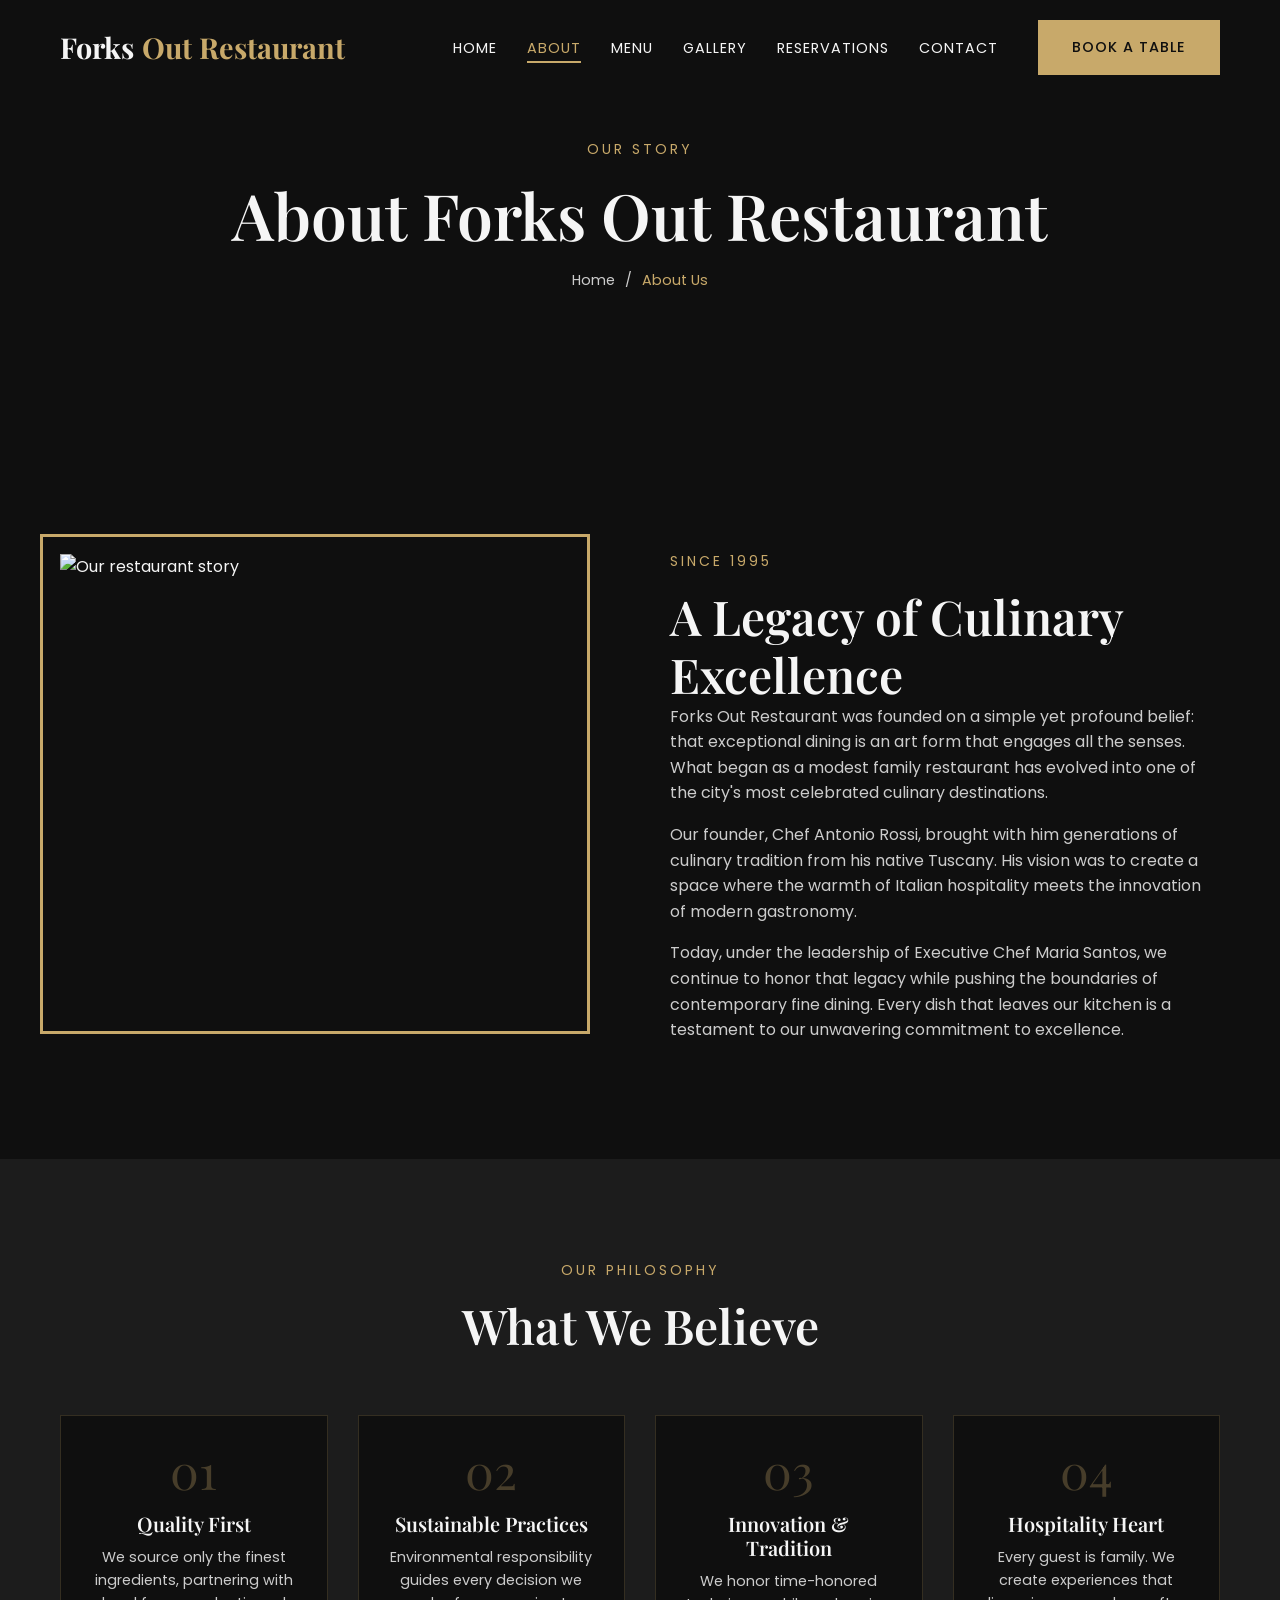
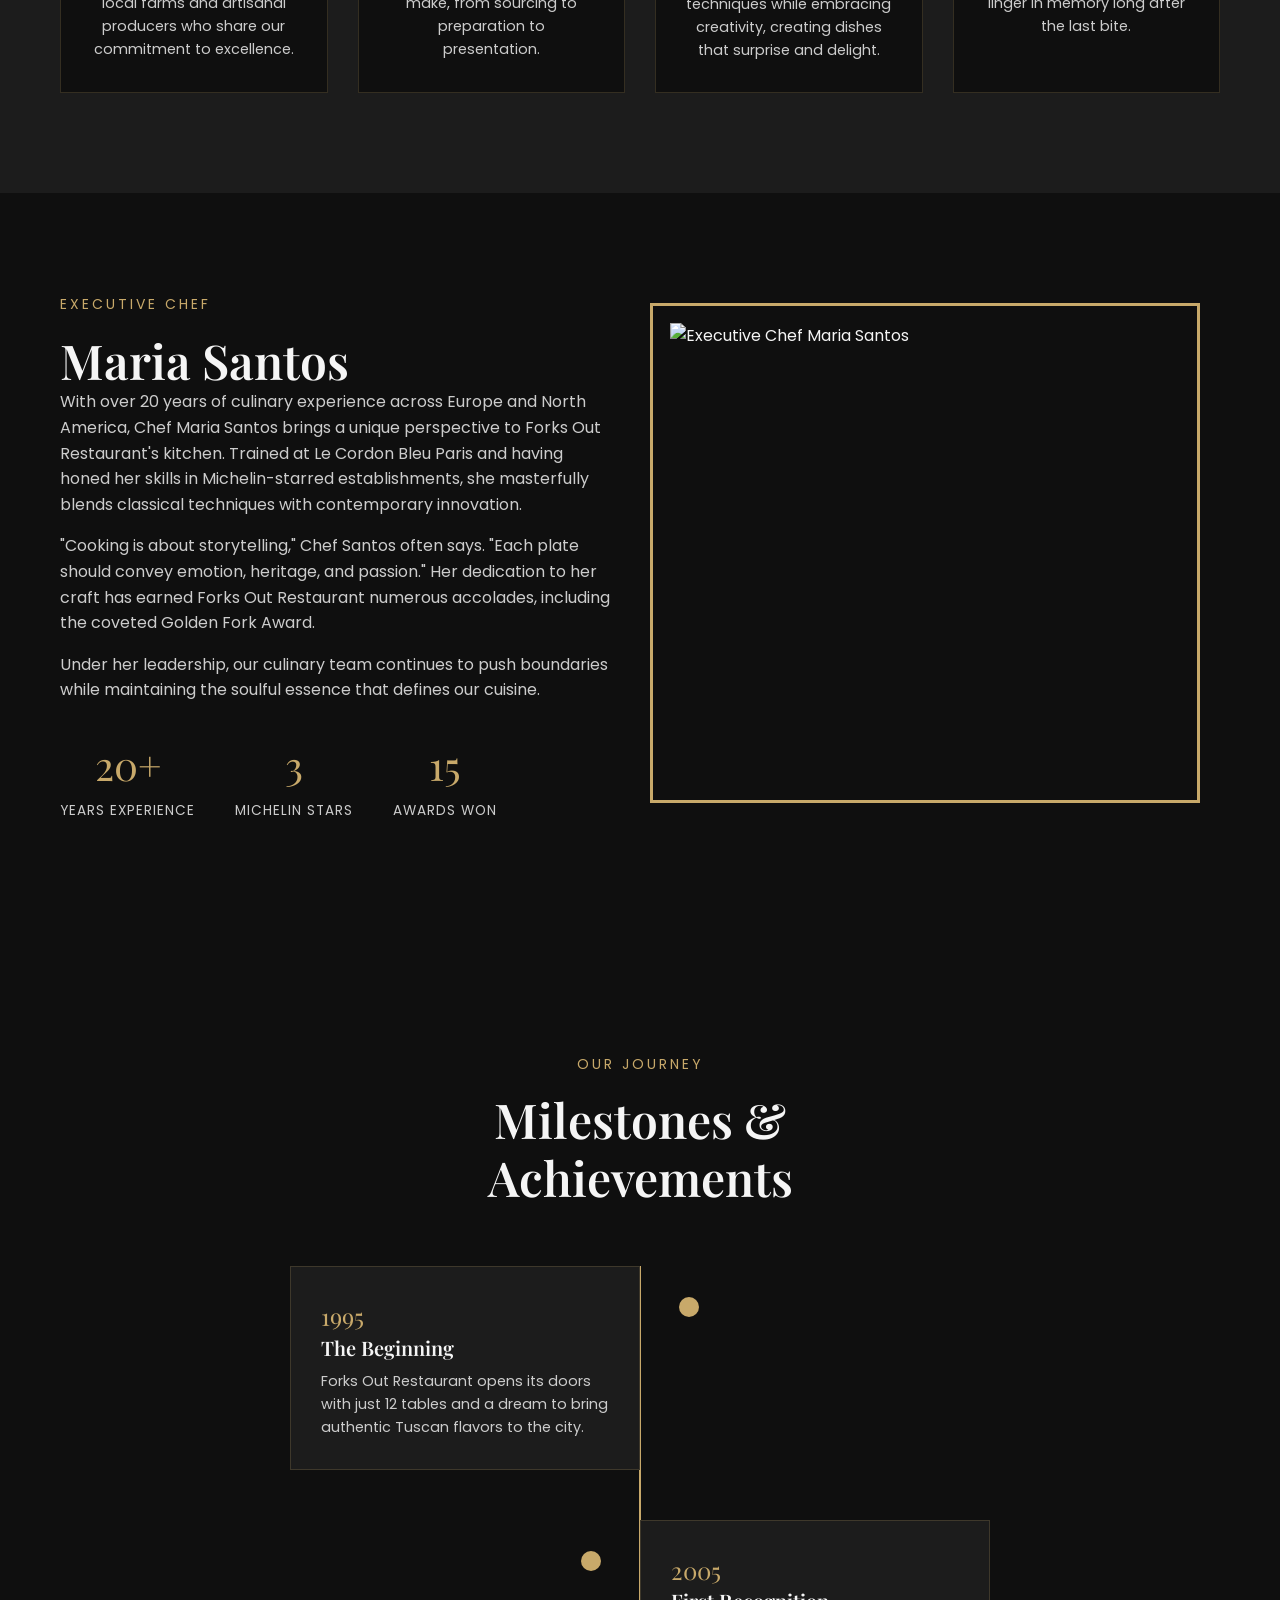
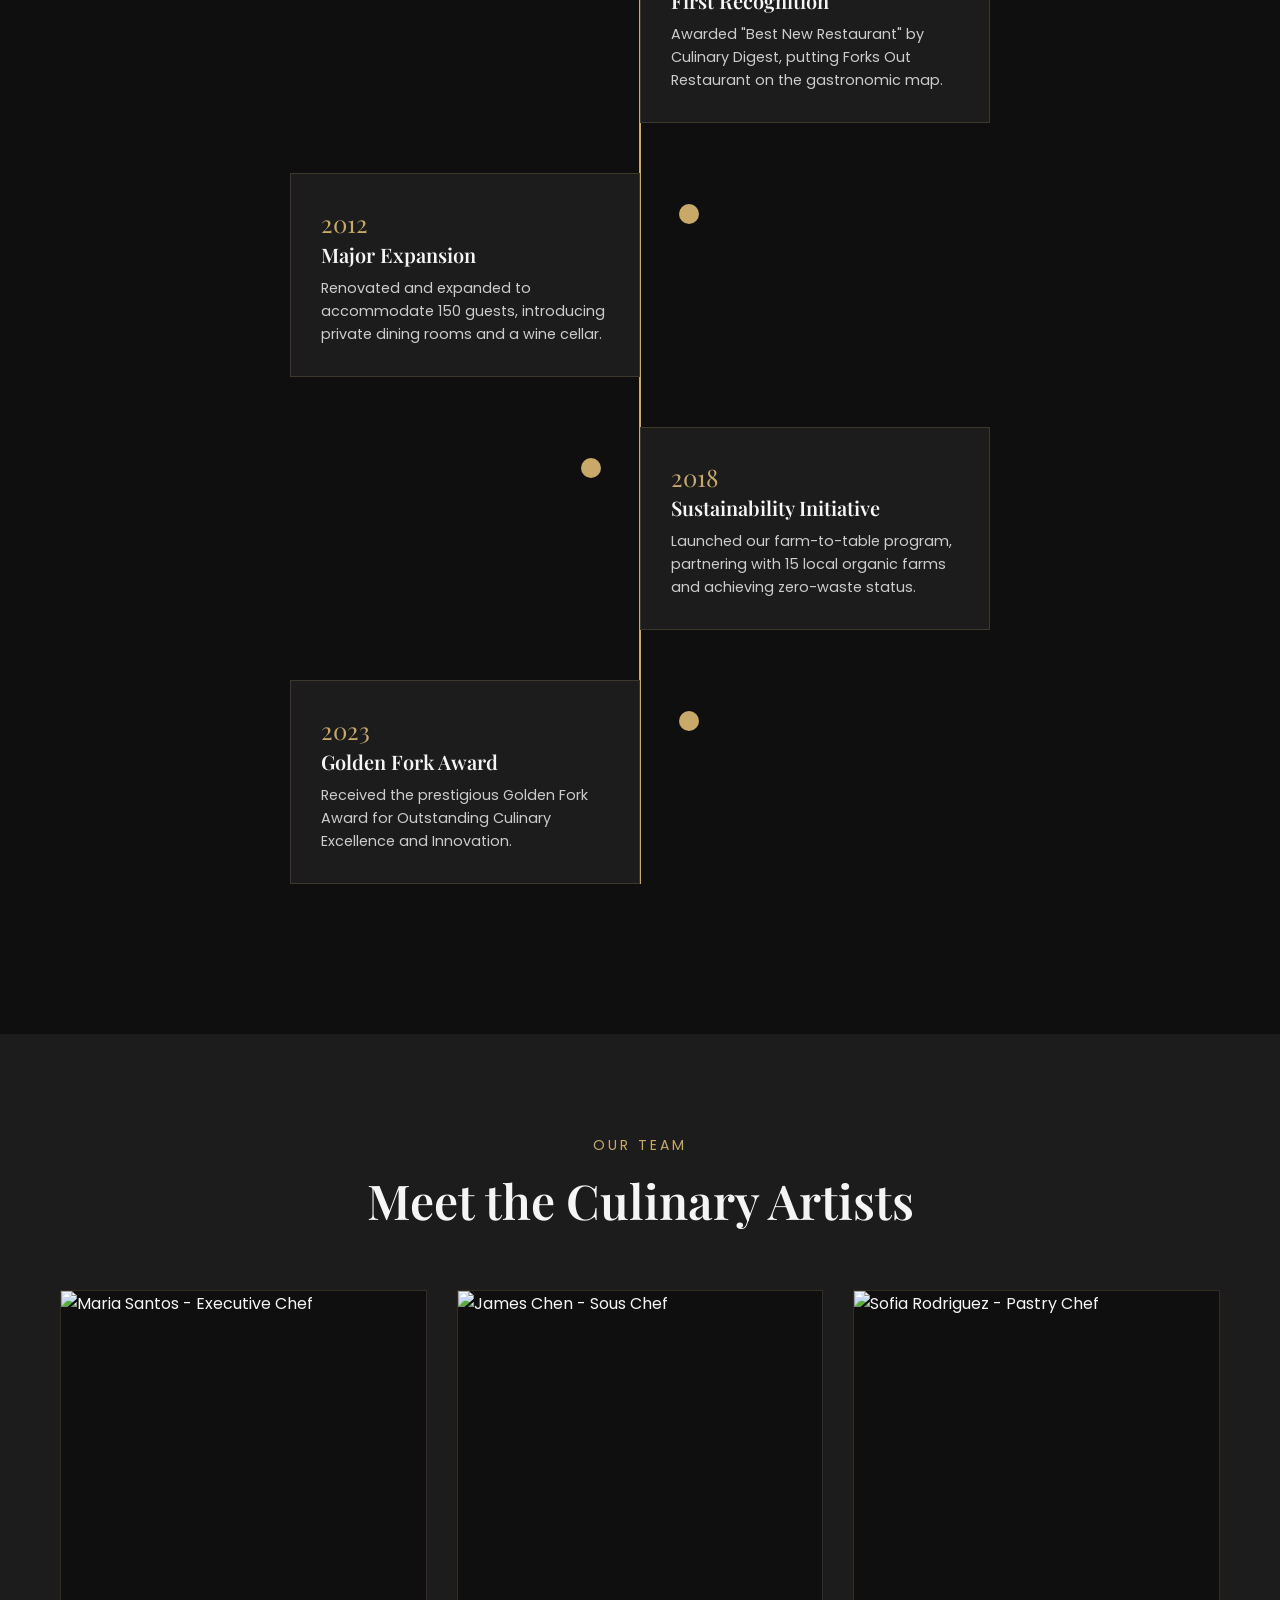
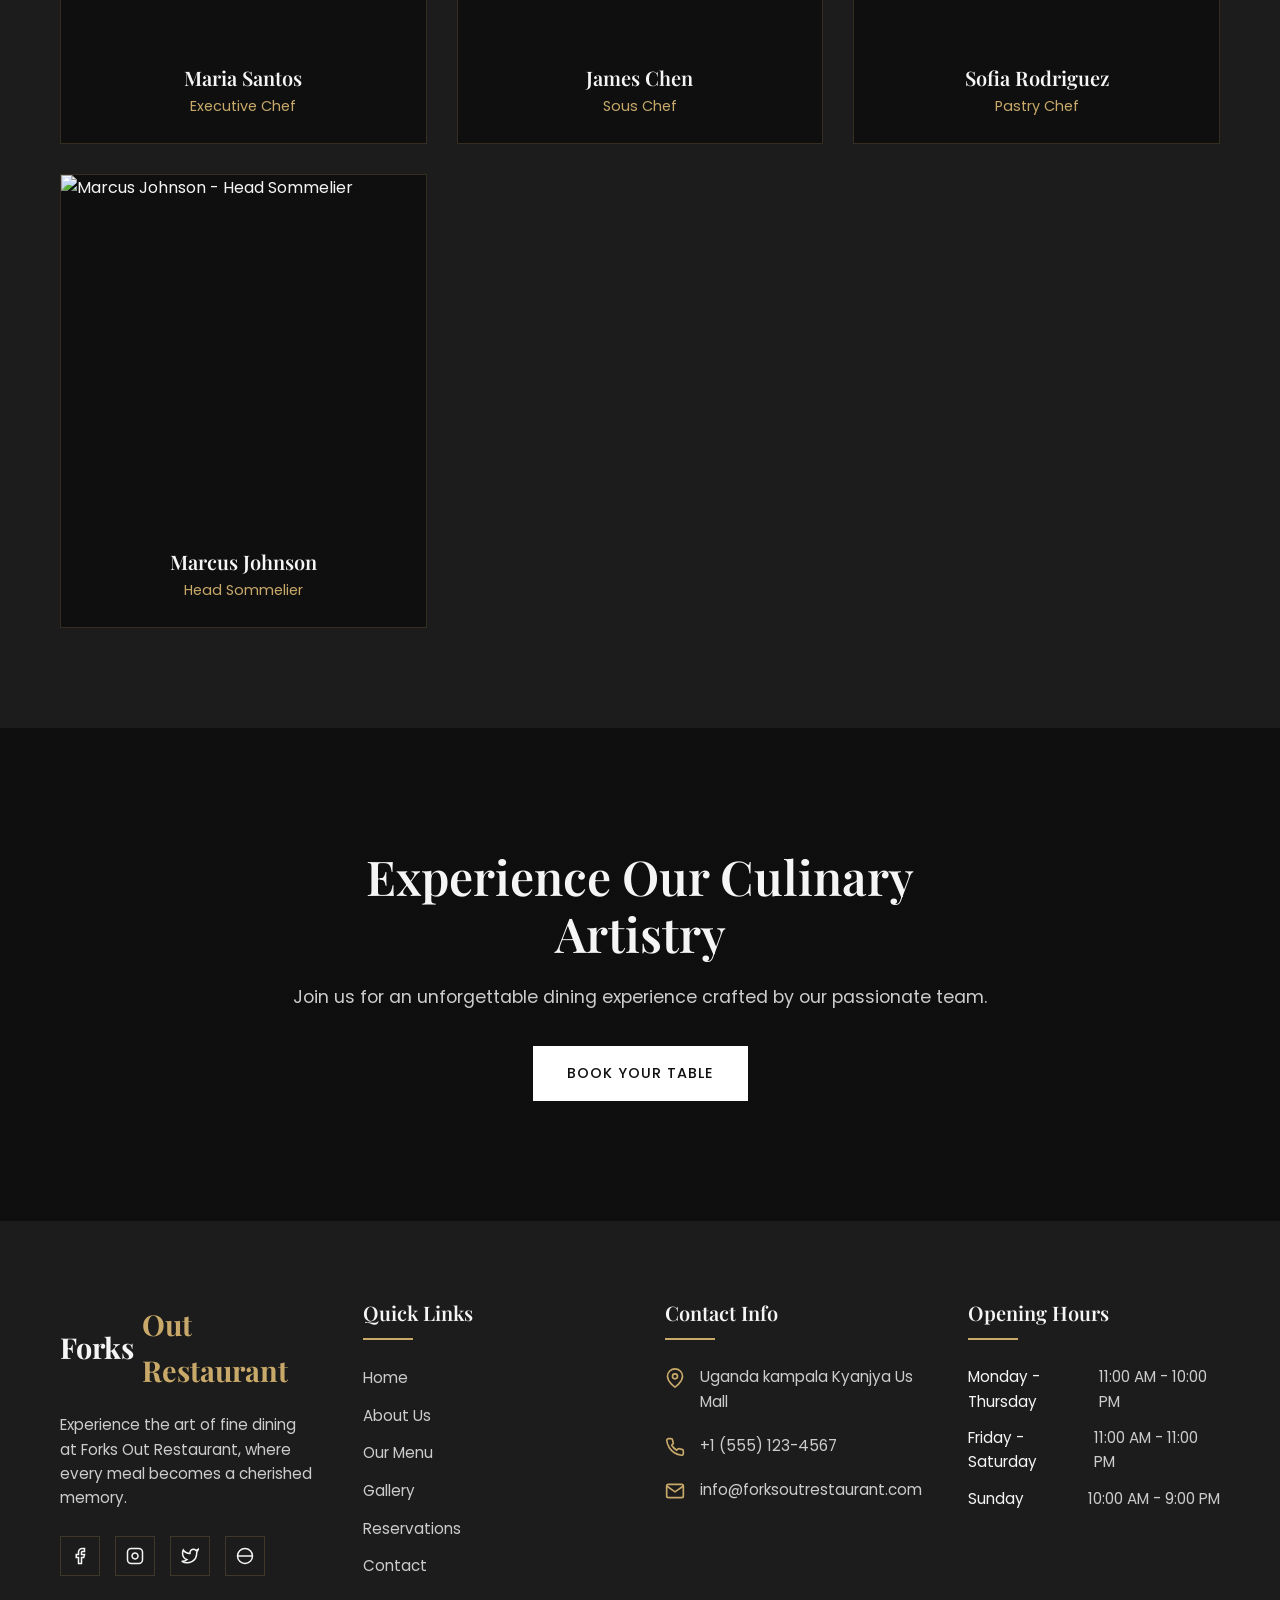
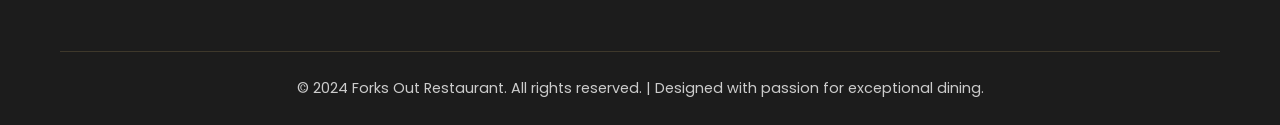
==== commit ec5bfe90: "Add files via upload" ====
--- a/about.html
+++ b/about.html
@@ -3,9 +3,9 @@
 <head>
     <meta charset="UTF-8">
     <meta name="viewport" content="width=device-width, initial-scale=1.0">
-    <meta name="description" content="Learn about Savory Haven's story, our passionate team, culinary philosophy, and journey to becoming a premier fine dining destination.">
-    <meta name="keywords" content="about Savory Haven, restaurant story, chef team, culinary philosophy">
-    <title>About Us | Savory Haven</title>
+    <meta name="description" content="Learn about Forks Out Restaurant's story, our passionate team, culinary philosophy, and journey to becoming a premier fine dining destination.">
+    <meta name="keywords" content="about Forks Out Restaurant, restaurant story, chef team, culinary philosophy">
+    <title>About Us | Forks Out Restaurant</title>
     
     <!-- Google Fonts -->
     <link rel="preconnect" href="https://fonts.googleapis.com">
@@ -20,7 +20,7 @@
     <header class="header">
         <div class="header-inner">
             <a href="index.html" class="logo">
-                Savory <span>Haven</span>
+                Forks <span>Out Restaurant</span>
             </a>
             
             <nav class="nav">
@@ -48,7 +48,7 @@
         <section class="page-header">
             <div class="page-header-content">
                 <span class="section-subtitle">Our Story</span>
-                <h1>About Savory Haven</h1>
+                <h1>About Forks Out Restaurant</h1>
                 <div class="breadcrumbs">
                     <a href="index.html">Home</a>
                     <span>/</span>
@@ -67,7 +67,7 @@
                     <div class="reveal-right">
                         <span class="section-subtitle">Since 1995</span>
                         <h2>A Legacy of Culinary Excellence</h2>
-                        <p>Savory Haven was founded on a simple yet profound belief: that exceptional dining is an art form that engages all the senses. What began as a modest family restaurant has evolved into one of the city's most celebrated culinary destinations.</p>
+                        <p>Forks Out Restaurant was founded on a simple yet profound belief: that exceptional dining is an art form that engages all the senses. What began as a modest family restaurant has evolved into one of the city's most celebrated culinary destinations.</p>
                         <p>Our founder, Chef Antonio Rossi, brought with him generations of culinary tradition from his native Tuscany. His vision was to create a space where the warmth of Italian hospitality meets the innovation of modern gastronomy.</p>
                         <p>Today, under the leadership of Executive Chef Maria Santos, we continue to honor that legacy while pushing the boundaries of contemporary fine dining. Every dish that leaves our kitchen is a testament to our unwavering commitment to excellence.</p>
                     </div>
@@ -118,8 +118,8 @@
                     <div class="reveal-left">
                         <span class="section-subtitle">Executive Chef</span>
                         <h2>Maria Santos</h2>
-                        <p>With over 20 years of culinary experience across Europe and North America, Chef Maria Santos brings a unique perspective to Savory Haven's kitchen. Trained at Le Cordon Bleu Paris and having honed her skills in Michelin-starred establishments, she masterfully blends classical techniques with contemporary innovation.</p>
-                        <p>"Cooking is about storytelling," Chef Santos often says. "Each plate should convey emotion, heritage, and passion." Her dedication to her craft has earned Savory Haven numerous accolades, including the coveted Golden Fork Award.</p>
+                        <p>With over 20 years of culinary experience across Europe and North America, Chef Maria Santos brings a unique perspective to Forks Out Restaurant's kitchen. Trained at Le Cordon Bleu Paris and having honed her skills in Michelin-starred establishments, she masterfully blends classical techniques with contemporary innovation.</p>
+                        <p>"Cooking is about storytelling," Chef Santos often says. "Each plate should convey emotion, heritage, and passion." Her dedication to her craft has earned Forks Out Restaurant numerous accolades, including the coveted Golden Fork Award.</p>
                         <p>Under her leadership, our culinary team continues to push boundaries while maintaining the soulful essence that defines our cuisine.</p>
                         
                         <div class="about-stats" style="margin-top: 30px;">
@@ -157,7 +157,7 @@
                         <div class="timeline-content">
                             <span class="timeline-year">1995</span>
                             <h4 class="timeline-title">The Beginning</h4>
-                            <p class="timeline-text">Savory Haven opens its doors with just 12 tables and a dream to bring authentic Tuscan flavors to the city.</p>
+                            <p class="timeline-text">Forks Out Restaurant opens its doors with just 12 tables and a dream to bring authentic Tuscan flavors to the city.</p>
                         </div>
                     </div>
                     
@@ -165,7 +165,7 @@
                         <div class="timeline-content">
                             <span class="timeline-year">2005</span>
                             <h4 class="timeline-title">First Recognition</h4>
-                            <p class="timeline-text">Awarded "Best New Restaurant" by Culinary Digest, putting Savory Haven on the gastronomic map.</p>
+                            <p class="timeline-text">Awarded "Best New Restaurant" by Culinary Digest, putting Forks Out Restaurant on the gastronomic map.</p>
                         </div>
                     </div>
                     
@@ -294,9 +294,9 @@
             <div class="footer-grid">
                 <div class="footer-brand">
                     <a href="index.html" class="logo">
-                        Savory <span>Haven</span>
+                        Forks <span>Out Restaurant</span>
                     </a>
-                    <p>Experience the art of fine dining at Savory Haven, where every meal becomes a cherished memory.</p>
+                    <p>Experience the art of fine dining at Forks Out Restaurant, where every meal becomes a cherished memory.</p>
                     <div class="footer-social">
                         <a href="#" aria-label="Facebook">
                             <svg width="18" height="18" viewBox="0 0 24 24" fill="none" stroke="currentColor" stroke-width="2">
@@ -344,7 +344,7 @@
                                 <path d="M21 10c0 7-9 13-9 13s-9-6-9-13a9 9 0 0 1 18 0z"/>
                                 <circle cx="12" cy="10" r="3"/>
                             </svg>
-                            <span>123 Culinary Avenue, Gourmet District<br>New York, NY 10001</span>
+                            <span>Uganda kampala Kyanjya Us Mall</span>
                         </li>
                         <li>
                             <svg viewBox="0 0 24 24" fill="none" stroke-width="2">
@@ -357,7 +357,7 @@
                                 <path d="M4 4h16c1.1 0 2 .9 2 2v12c0 1.1-.9 2-2 2H4c-1.1 0-2-.9-2-2V6c0-1.1.9-2 2-2z"/>
                                 <polyline points="22,6 12,13 2,6"/>
                             </svg>
-                            <span>info@savoryhaven.com</span>
+                            <span>info@forksoutrestaurant.com</span>
                         </li>
                     </ul>
                 </div>
@@ -382,7 +382,7 @@
             </div>
             
             <div class="footer-bottom">
-                <p>&copy; 2024 Savory Haven. All rights reserved. | Designed with passion for exceptional dining.</p>
+                <p>&copy; 2024 Forks Out Restaurant. All rights reserved. | Designed with passion for exceptional dining.</p>
             </div>
         </div>
     </footer>
--- a/css/style.css
+++ b/css/style.css
@@ -1,5 +1,5 @@
 /* ==========================================
-   SAVORY HAVEN RESTAURANT WEBSITE
+   FORKS OUT RESTAURANT WEBSITE
    Modern Dark Luxury Theme
    Pure CSS - No Frameworks
    ========================================== */
